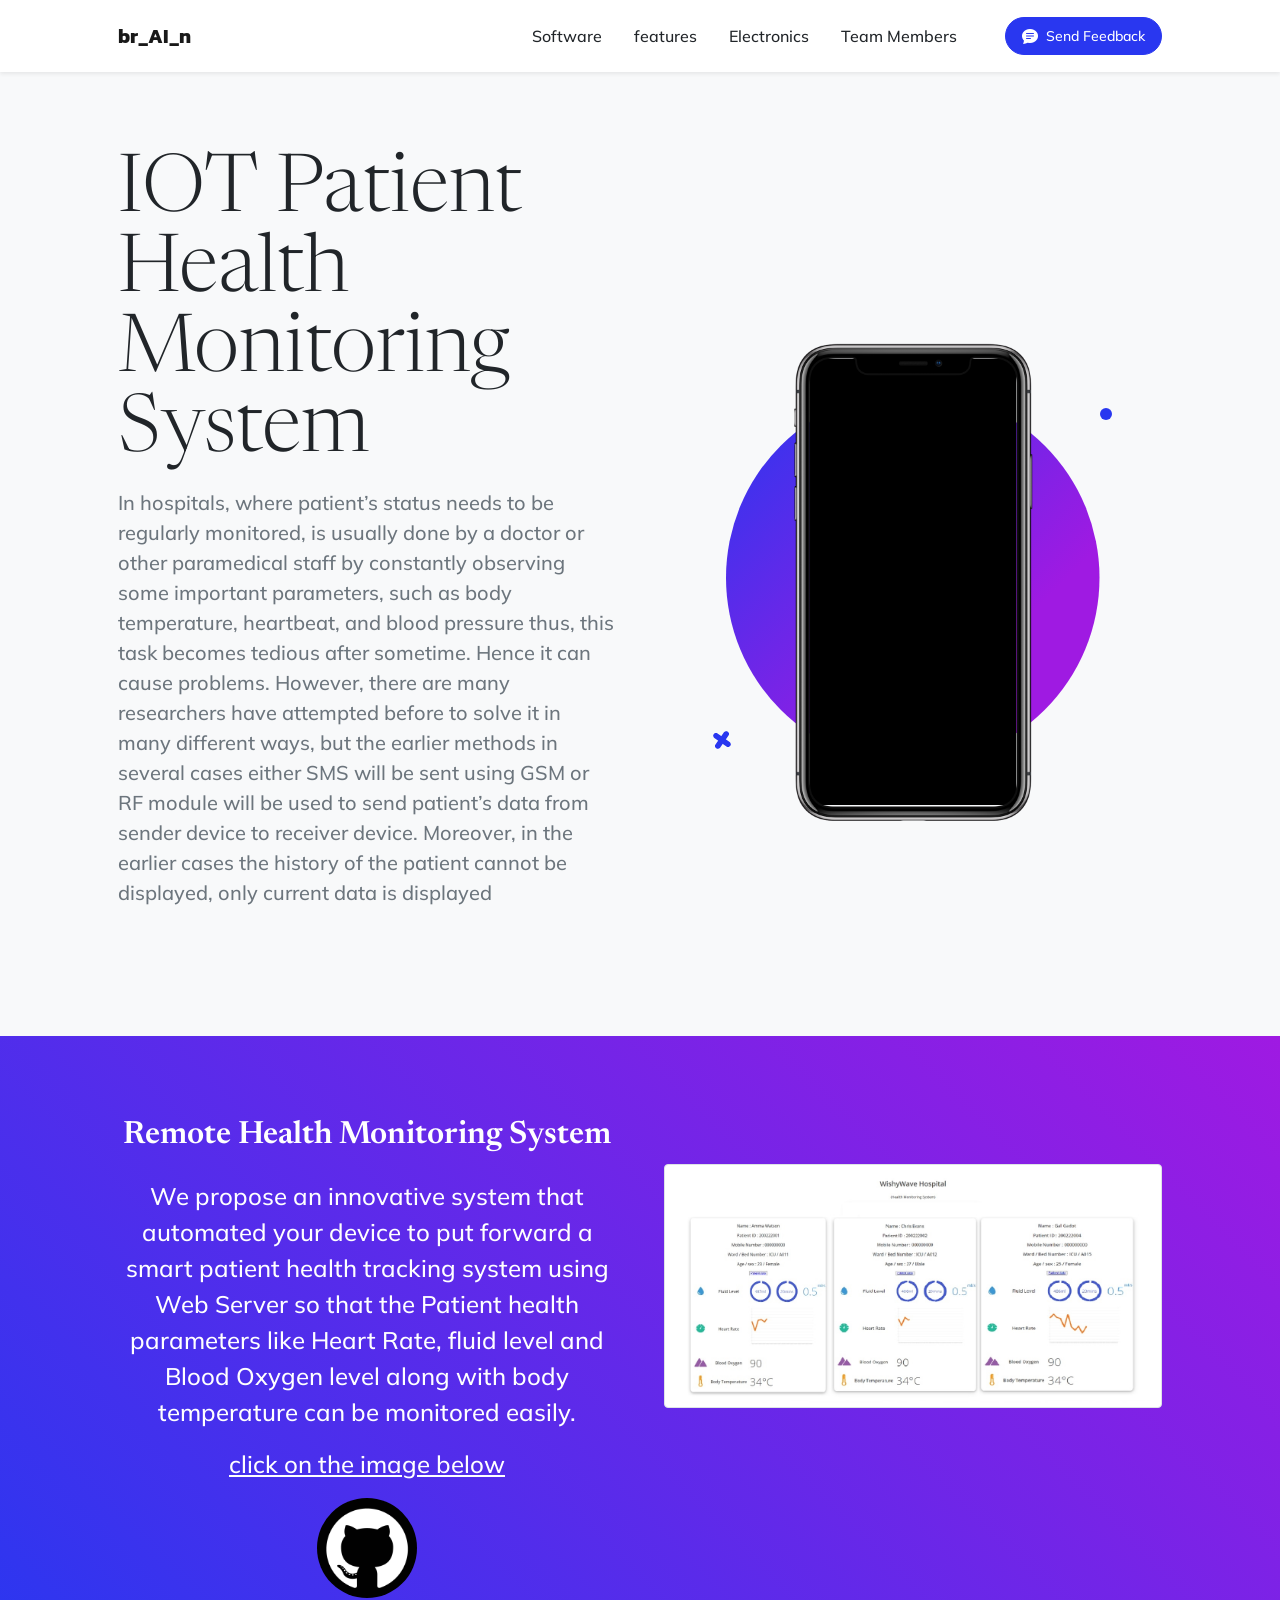
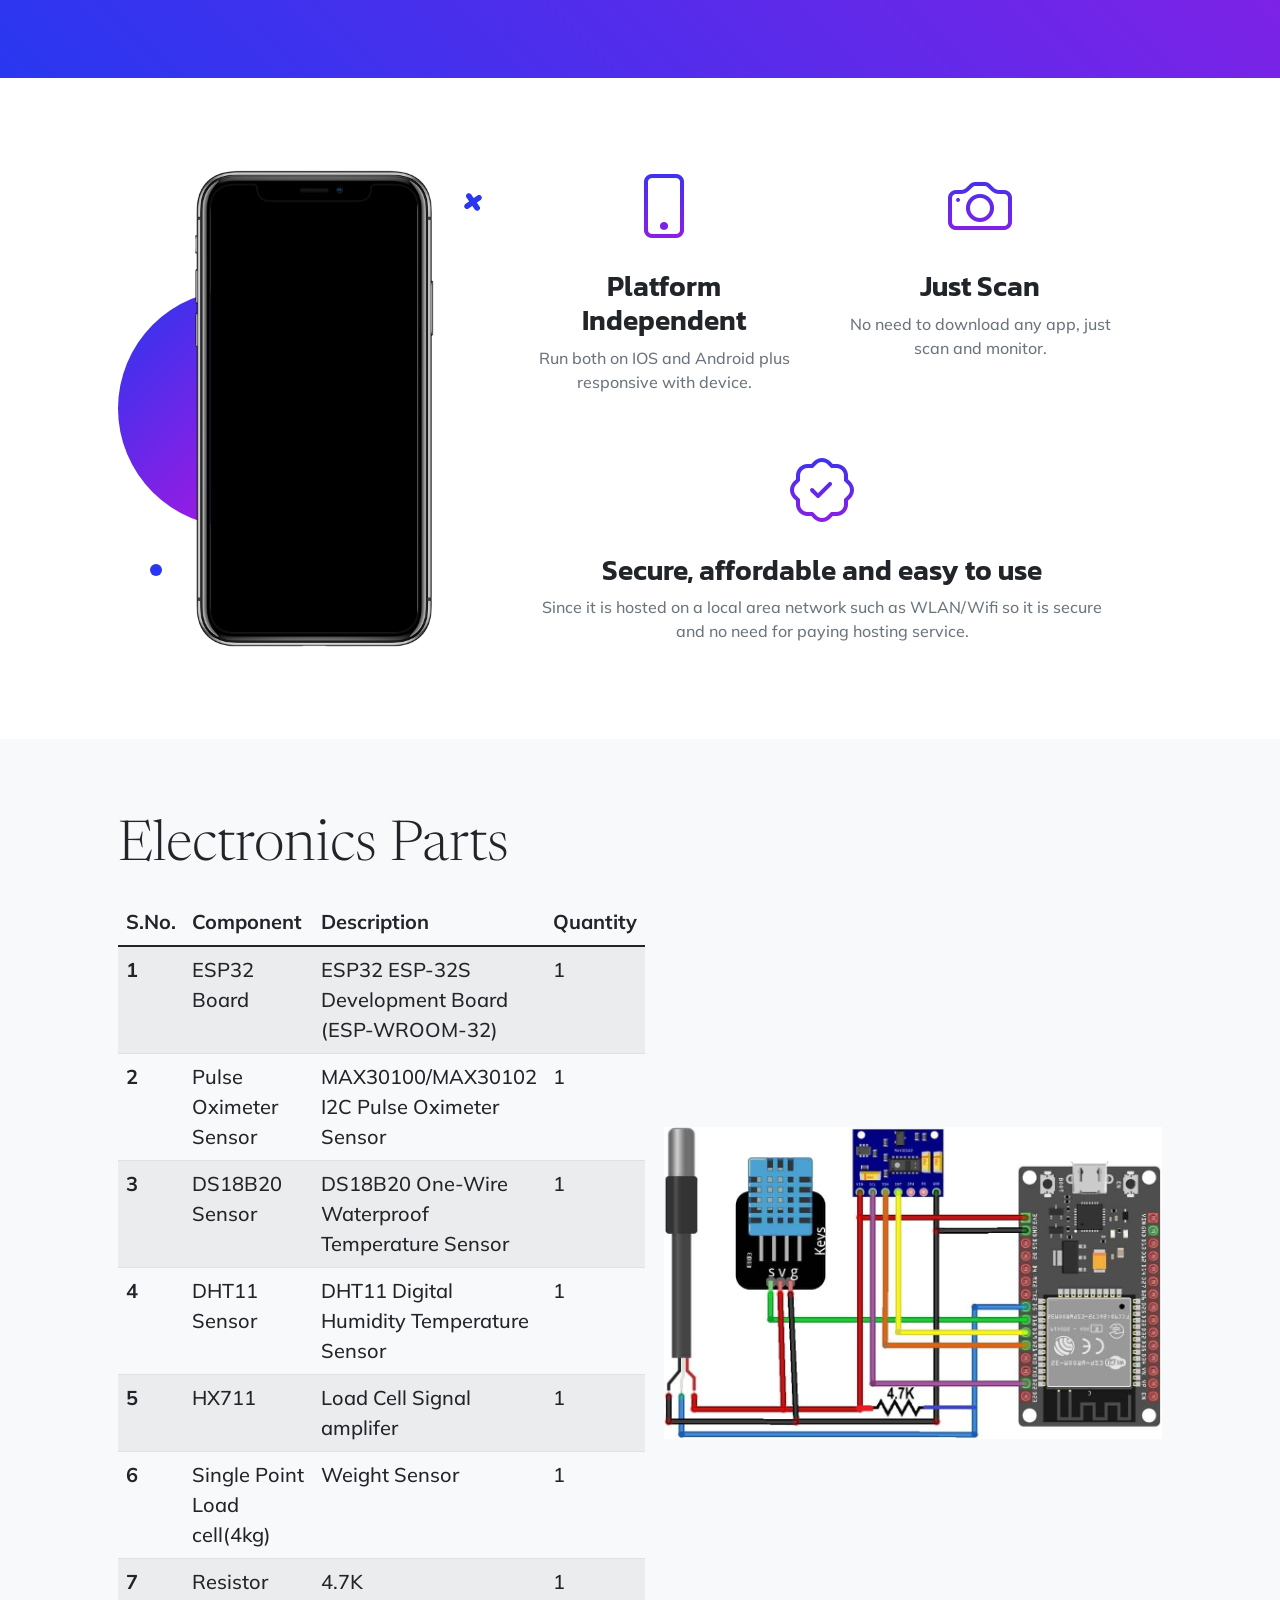
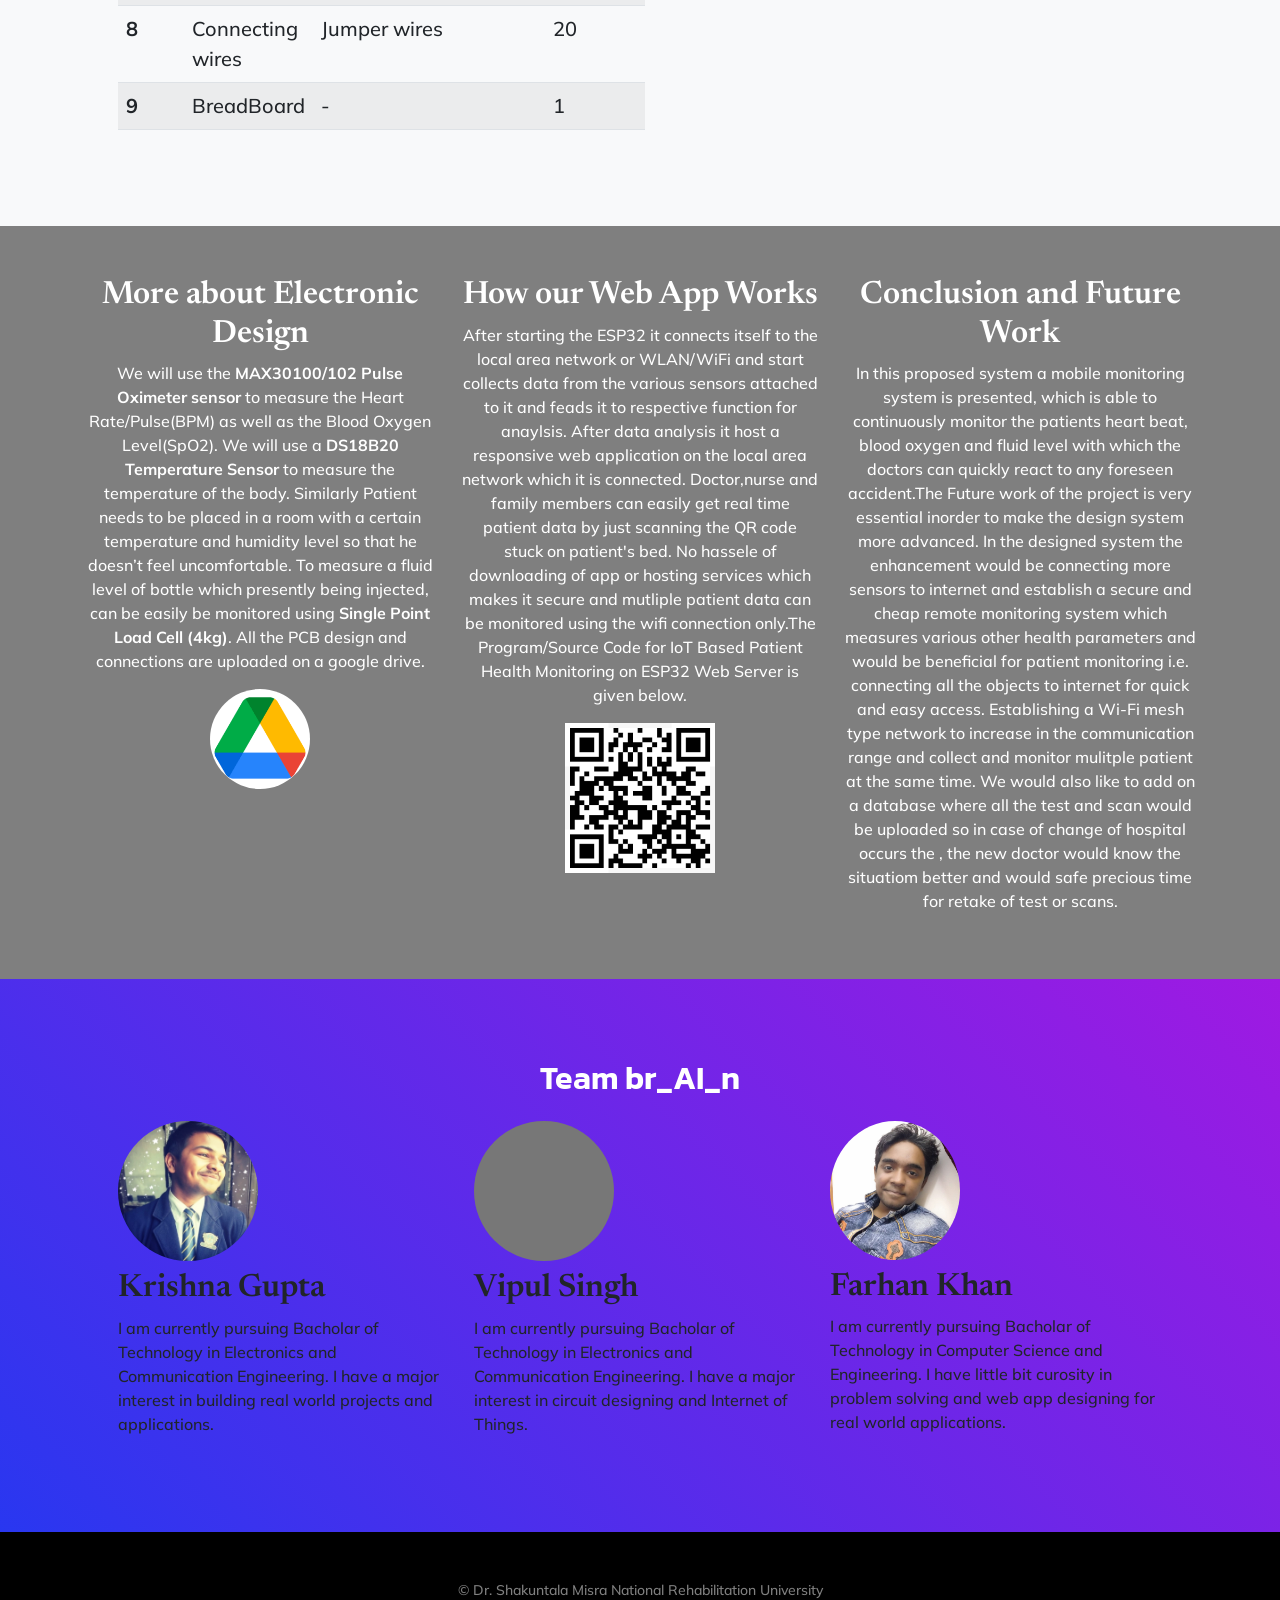
==== index.html @ bd6052ac "updated" ====
<!DOCTYPE html>
<html lang="en">

<head>
    <meta charset="utf-8" />
    <meta name="viewport" content="width=device-width, initial-scale=1, shrink-to-fit=no" />
    <meta name="description" content="" />
    <meta name="author" content="" />
    <title>br_AI_n</title>
    <link rel="icon" type="image/x-icon" href="assets/img/logo.jpg" />
    <!-- Bootstrap icons-->
    <link href="https://cdn.jsdelivr.net/npm/bootstrap-icons@1.5.0/font/bootstrap-icons.css" rel="stylesheet" />
    <!-- Google fonts-->
    <link rel="preconnect" href="https://fonts.gstatic.com" />
    <link href="https://fonts.googleapis.com/css2?family=Newsreader:ital,wght@0,600;1,600&amp;display=swap"
        rel="stylesheet" />
    <link
        href="https://fonts.googleapis.com/css2?family=Mulish:ital,wght@0,300;0,500;0,600;0,700;1,300;1,500;1,600;1,700&amp;display=swap"
        rel="stylesheet" />
    <link href="https://fonts.googleapis.com/css2?family=Kanit:ital,wght@0,400;1,400&amp;display=swap"
        rel="stylesheet" />
    <!-- Core theme CSS (includes Bootstrap)-->
    <link href="css/styles.css" rel="stylesheet" />
    <link rel="stylesheet" href="https://maxcdn.bootstrapcdn.com/font-awesome/4.4.0/css/font-awesome.min.css">
</head>

<body id="page-top">
    <!-- Navigation-->
    <nav class="navbar navbar-expand-lg navbar-light fixed-top shadow-sm" id="mainNav">
        <div class="container px-5">
            <a class="navbar-brand fw-bold" href="#page-top">br_AI_n</a>
            <button class="navbar-toggler" type="button" data-bs-toggle="collapse" data-bs-target="#navbarResponsive"
                aria-controls="navbarResponsive" aria-expanded="false" aria-label="Toggle navigation">
                Menu
                <i class="bi-list"></i>
            </button>
            <div class="collapse navbar-collapse" id="navbarResponsive">
                <ul class="navbar-nav ms-auto me-4 my-3 my-lg-0">
                    <li class="nav-item"><a class="nav-link me-lg-3" href="#software">Software</a></li>
                    <li class="nav-item"><a class="nav-link me-lg-3" href="#features">features</a></li>
                    <li class="nav-item"><a class="nav-link me-lg-3" href="#Electronics">Electronics</a></li>
                    <li class="nav-item"><a class="nav-link me-lg-3" href="#download">Team Members</a></li>
                </ul>
                <button class="btn btn-primary rounded-pill px-3 mb-2 mb-lg-0" data-bs-toggle="modal"
                    data-bs-target="#feedbackModal">
                    <span class="d-flex align-items-center">
                        <i class="bi-chat-text-fill me-2"></i>
                        <span class="small">Send Feedback</span>
                    </span>
                </button>
            </div>
        </div>
    </nav>
    <!-- Mashead header-->
    <header class="masthead">
        <div class="container px-5">
            <div class="row gx-5 align-items-center">
                <div class="col-lg-6">
                    <!-- Mashead text and app badges-->
                    <div class="mb-5 mb-lg-0 text-center text-lg-start">
                        <h1 class="display-1 lh-1 mb-3">IOT Patient Health Monitoring System</h1>
                        <p class="lead fw-normal text-muted mb-5">In hospitals, where patient’s status needs to
                            be regularly monitored, is usually done by a doctor or
                            other paramedical staff by constantly observing some
                            important parameters, such as body temperature,
                            heartbeat, and blood pressure thus, this task becomes
                            tedious after sometime. Hence it can cause problems.
                            However, there are many researchers have attempted
                            before to solve it in many different ways, but the
                            earlier methods in several cases either SMS will be
                            sent using GSM or RF module will be used to send
                            patient’s data from sender device to receiver device.
                            Moreover, in the earlier cases the history of the
                            patient cannot be displayed, only current data is
                            displayed</p>
                        <!-- DELETED PART 1-->
                    </div>
                </div>
                <div class="col-lg-6 mt-5">
                    <!-- Masthead device mockup feature-->
                    <div class="masthead-device-mockup">
                        <svg class="circle" viewBox="0 0 100 100" xmlns="http://www.w3.org/2000/svg">
                            <defs>
                                <linearGradient id="circleGradient" gradientTransform="rotate(45)">
                                    <stop class="gradient-start-color" offset="0%"></stop>
                                    <stop class="gradient-end-color" offset="100%"></stop>
                                </linearGradient>
                            </defs>
                            <circle cx="50" cy="50" r="50"></circle>
                        </svg>
                        <svg class="shape-1 d-none d-sm-block" viewBox="0 0 240.83 240.83"
                            xmlns="http://www.w3.org/2000/svg">
                            <rect x="-32.54" y="78.39" width="305.92" height="84.05" rx="42.03"
                                transform="translate(120.42 -49.88) rotate(45)"></rect>
                            <rect x="-32.54" y="78.39" width="305.92" height="84.05" rx="42.03"
                                transform="translate(-49.88 120.42) rotate(-45)"></rect>
                        </svg><svg class="shape-2 d-none d-sm-block" viewBox="0 0 100 100"
                            xmlns="http://www.w3.org/2000/svg">
                            <circle cx="50" cy="50" r="50"></circle>
                        </svg>
                        <div class="device-wrapper mt-2">
                            <div class="device" data-device="iPhoneX" data-orientation="portrait" data-color="black">
                                <div class="screen bg-black">
                                    <!-- PUT CONTENTS HERE:-->
                                    <!-- * * This can be a video, image, or just about anything else.-->
                                    <!-- * * Set the max width of your media to 100% and the height to-->
                                    <!-- * * 100% like the demo example below.-->
                                    <video muted="muted" autoplay="" loop="" style="max-width: 100%; height: 100%">
                                        <source src="assets/img/demo core.mp4" type="video/mp4" />
                                    </video>
                                </div>
                            </div>
                        </div>
                    </div>
                </div>
            </div>
        </div>
    </header>
    <!-- Quote/testimonial aside-->
    <aside class="text-center bg-gradient-primary-to-secondary" id="software">
        <div class="container px-5">
            <div class="row gx-5 justify-content-center">
                <div class="col-sm
                -6">
                    <div class="h2 fs-2 text-white mb-4">Remote Health Monitoring System</div>
                    <p class="fs-4 text-white"> We propose an innovative system that automated your device to put
                        forward a smart patient health tracking system using Web Server so that the Patient health
                        parameters like Heart Rate, fluid level and Blood Oxygen level along with body temperature can
                        be monitored easily.
                    </p>
                    <p class="fs-4 text-white"><u>click on the image below</u></p>
                    <a href="https://babayaga1221.github.io/Health-system/Iot.html"><img src="assets/github.png"
                            alt="..." class="img-fluid rounded-circle" style="height: 100px;" /></a>
<!--                     <i class="fa fa-github"></i> -->
                </div>
                <div class="col-lg-6 ">
                    <img src="assets/img/multiscreen.jpg" class="img-fluid img-thumbnail mt-5" alt="">
                </div>
            </div>
        </div>
    </aside>
    <!-- App features section-->
    <section id="features">
        <div class="container px-5">
            <div class="row gx-5 align-items-center">
                <div class="col-lg-8 order-lg-1 mb-5 mb-lg-0">
                    <div class="container-fluid px-5">
                        <div class="row gx-5">
                            <div class="col-md-6 mb-5">
                                <!-- Feature item-->
                                <div class="text-center">
                                    <i class="bi-phone icon-feature text-gradient d-block mb-3"></i>
                                    <h3 class="font-alt">Platform Independent</h3>
                                    <p class="text-muted mb-0">Run both on IOS and Android plus responsive with device.
                                    </p>
                                </div>
                            </div>
                            <div class="col-md-6 mb-5">
                                <!-- Feature item-->
                                <div class="text-center">
                                    <i class="bi-camera icon-feature text-gradient d-block mb-3"></i>
                                    <h3 class="font-alt">Just Scan</h3>
                                    <p class="text-muted mb-0">No need to download any app, just scan and monitor.</p>
                                </div>
                            </div>
                        </div>
                        <div class="row">
                            <div>
                                <!-- Feature item-->
                                <div class="text-center">
                                    <i class="bi-patch-check icon-feature text-gradient d-block mb-3"></i>
                                    <h3 class="font-alt">Secure, affordable and easy to use</h3>
                                    <p class="text-muted mb-0">Since it is hosted on a local area network such as
                                        WLAN/Wifi so it is secure and no need for paying hosting service.
                                    <p>
                                </div>
                            </div>
                        </div>
                    </div>
                </div>
                <div class="col-lg-4 order-lg-0">
                    <!-- Features section device mockup-->
                    <div class="features-device-mockup">
                        <svg class="circle" viewBox="0 0 100 100" xmlns="http://www.w3.org/2000/svg">
                            <defs>
                                <linearGradient id="circleGradient" gradientTransform="rotate(45)">
                                    <stop class="gradient-start-color" offset="0%"></stop>
                                    <stop class="gradient-end-color" offset="100%"></stop>
                                </linearGradient>
                            </defs>
                            <circle cx="50" cy="50" r="50"></circle>
                        </svg><svg class="shape-1 d-none d-sm-block" viewBox="0 0 240.83 240.83"
                            xmlns="http://www.w3.org/2000/svg">
                            <rect x="-32.54" y="78.39" width="305.92" height="84.05" rx="42.03"
                                transform="translate(120.42 -49.88) rotate(45)"></rect>
                            <rect x="-32.54" y="78.39" width="305.92" height="84.05" rx="42.03"
                                transform="translate(-49.88 120.42) rotate(-45)"></rect>
                        </svg><svg class="shape-2 d-none d-sm-block" viewBox="0 0 100 100"
                            xmlns="http://www.w3.org/2000/svg">
                            <circle cx="50" cy="50" r="50"></circle>
                        </svg>
                        <div class="device-wrapper">
                            <div class="device" data-device="iPhoneX" data-orientation="portrait" data-color="black">
                                <div class="screen bg-black">
                                    <!-- PUT CONTENTS HERE:-->
                                    <!-- * * This can be a video, image, or just about anything else.-->
                                    <!-- * * Set the max width of your media to 100% and the height to-->
                                    <!-- * * 100% like the demo example below.-->
                                    <video muted="muted" autoplay="" loop="" style="max-width: 100%; height: 100%">
                                        <source src="assets/img/demo core.mp4" type="video/mp4" />
                                    </video>
                                </div>
                            </div>
                        </div>
                    </div>
                </div>
            </div>
        </div>
    </section>
    <!-- Basic features section-->
    <section class="bg-light" id="Electronics">
        <div class="container px-5">
            <div class="row gx-5 align-items-center justify-content-center justify-content-lg-between">
                <div class="col-12 col-lg-5">
                    <h2 class="display-4 lh-1 mb-4">Electronics Parts</h2>
                    <div class="lead fw-normal text-muted mb-5 mb-lg-0">
                        <table class="table table-striped">
                            <thead>
                                <tr>
                                    <th scope="col">S.No.</th>
                                    <th scope="col">Component</th>
                                    <th scope="col">Description</th>
                                    <th scope="col">Quantity</th>
                                </tr>
                            </thead>
                            <tbody>
                                <tr>
                                    <th scope="row">1</th>
                                    <td>ESP32 Board</td>
                                    <td>ESP32 ESP-32S Development Board (ESP-WROOM-32)</td>
                                    <td>1</td>
                                </tr>
                                <tr>
                                    <th scope="row">2</th>
                                    <td>Pulse Oximeter Sensor</td>
                                    <td>MAX30100/MAX30102 I2C Pulse Oximeter Sensor</td>
                                    <td>1</td>
                                </tr>
                                <tr>
                                    <th scope="row">3</th>
                                    <td>DS18B20 Sensor</td>
                                    <td>DS18B20 One-Wire Waterproof Temperature Sensor</td>
                                    <td>1</td>
                                </tr>
                                <tr>
                                    <th scope="row">4</th>
                                    <td>DHT11 Sensor</td>
                                    <td>DHT11 Digital Humidity Temperature Sensor</td>
                                    <td>1</td>
                                </tr>
                                <tr>
                                    <th scope="row">5</th>
                                    <td>HX711</td>
                                    <td>Load Cell Signal amplifer</td>
                                    <td>1</td>
                                </tr>
                                <tr>
                                    <th scope="row">6</th>
                                    <td>Single Point Load cell(4kg)</td>
                                    <td>Weight Sensor</td>
                                    <td>1</td>
                                </tr>
                                <tr>
                                    <th scope="row">7</th>
                                    <td>Resistor</td>
                                    <td>4.7K</td>
                                    <td>1</td>
                                </tr>
                                <tr>
                                    <th scope="row">8</th>
                                    <td>Connecting wires</td>
                                    <td>Jumper wires</td>
                                    <td>20</td>
                                </tr>
                                <tr>
                                    <th scope="row">9</th>
                                    <td>BreadBoard</td>
                                    <td>-</td>
                                    <td>1</td>
                                </tr>
                            </tbody>
                        </table>
                    </div>
                </div>
                <div class="col-sm-8 col-md-6">
                    <div class="px-5 px-sm-0"><img class="img-fluid " src="assets/img/electronic example.jpg"
                            alt="..." /></div>
                </div>
            </div>
        </div>
    </section>
    <!-- Call to action section-->
    <section class="cta" style="padding: 50px;">
        <div class="cta-content" >
            <div class="container" >
                <div class="row">
                    <div class="col-lg-4 text-white">
                        <h2 class="text-center">More about Electronic Design</h2>
                        <p class="text-center"> We will use the <b>MAX30100/102 Pulse Oximeter sensor</b> to measure the
                            Heart Rate/Pulse(BPM) as
                            well as the Blood Oxygen Level(SpO2). We will use a <b>DS18B20 Temperature Sensor</b> to
                            measure
                            the temperature of the body. Similarly Patient needs to be placed in a room with a certain
                            temperature and humidity level so that he doesn’t feel uncomfortable. To measure a fluid
                            level of bottle which presently being injected, can be easily be monitored using <b>Single
                                Point Load Cell (4kg)</b>. All the PCB design and connections are uploaded on a google
                            drive.</p>
                        <!-- <a class="btn btn-outline-light py-3 px-4 rounded-pill" href="#" target="_blank">Drive Link</a> -->
                        <a href="https://babayaga1221.github.io/Health-system/Iot.html"><img src="assets/img/drive.png"
                            alt="..." class="img-fluid rounded-circle mx-auto d-block" style="height: 100px;" /></a>
                    </div>
                    <div class="col-lg-4 text-white">
                        <h2 class="text-center">How our Web App Works</h2>
                        <p class="text-center mx-auto d-block">After starting the ESP32 it connects itself to the local area network or WLAN/WiFi and start
                            collects data from the various sensors attached to it and feads it to respective function
                            for anaylsis. After data analysis it host a responsive web application on the local area
                            network which it is connected. Doctor,nurse and family members can easily get real time
                            patient data by just scanning the QR code stuck on patient's bed. No hassele of downloading
                            of app or hosting services which makes it secure and mutliple patient data can be monitored
                            using the wifi connection only.The Program/Source Code for IoT Based Patient Health
                            Monitoring on ESP32 Web Server is given below.
                        <p>
                        <img src="assets/img/QR code.jpg"  style="height: 150px;" class="img-fluid mx-auto d-block" alt="QR code">
                    </div>
                    <div class="col-lg-4 text-white">
                        <h2 class="text-center">Conclusion and Future Work</h2>
                        <p class="text-center"> In this proposed system a mobile monitoring system is presented, which is able to continuously monitor the patients heart
                            beat, blood oxygen and fluid level with which the doctors can quickly react to any foreseen accident.The Future work of the project is very
                            essential inorder to make the design system more
                            advanced. In the designed system the enhancement
                            would be connecting more sensors to internet and establish a secure and cheap remote monitoring system which
                            measures various other health parameters and would
                            be beneficial for patient monitoring i.e. connecting all
                            the objects to internet for quick and easy access.
                            Establishing a Wi-Fi mesh type network to increase
                            in the communication range and collect and monitor mulitple patient at the same time. We would also like to add on a database where all the test and scan would be uploaded so in case of change of hospital occurs the 
                            , the new doctor would know the situatiom better and would safe precious time for retake of test or scans. <p>
                    </div>
                </div>
                <!-- <a class="btn btn-outline-light py-3 px-4 rounded-pill" href="#" target="_blank">Github Link</a> -->
                <!-- <a class="btn btn-outline-light py-3 px-4 rounded-pill" href="#" target="_blank">Drive Link</a> -->

            </div>
        </div>
    </section>
    <!-- App badge section-->
    <section class="bg-gradient-primary-to-secondary" id="download">
        <div class="container px-5">
            <h2 class="text-center text-white font-alt mb-4">Team br_AI_n</h2>
            <div class="d-flex flex-column flex-lg-row align-items-center justify-content-center">
                <!-- <div class="row" >
                <div class="col-lg-4 pe-5 ps-5" style="box-shadow: 0 4px 8px 0 rgba(0, 0, 0, 0.2), 0 6px 20px 0 rgba(0, 0, 0, 0.19);
                border: transparent; border-radius:2%; margin:auto;">
                    <h2 class="pt-3">Developer</h2>
                    <img class="rounded-circle" src="[data-uri]" alt="Generic placeholder image" width="140" height="140">
                    <h2 class="ps-2">Heading</h2>
                  </div>
                  <div class="col-lg-4 pe-5 ps-5" style="box-shadow: 0 4px 8px 0 rgba(0, 0, 0, 0.2), 0 6px 20px 0 rgba(0, 0, 0, 0.19);
                  border: transparent; border-radius:2%; padding-left:2px;">
                    <h2 class="ps-2">Leader</h2>
                    <img class="rounded-circle" src="[data-uri]" alt="Generic placeholder image" width="140" height="140">
                    <h2 class="ps-2">Heading</h2>
                  </div>
                  <div class="col-lg-4 ps-5 pe-5" style="box-shadow: 0 4px 8px 0 rgba(0, 0, 0, 0.2), 0 6px 20px 0 rgba(0, 0, 0, 0.19);
                  border: transparent;border-radius:2%;">
                    <h2 class="ps-2">Designer</h2>
                    <img class="rounded-circle" src="[data-uri]" alt="Generic placeholder image" width="140" height="140">
                    <h2 class="ps-2">Heading</h2>
                  </div>

                </div> -->
                <div class="row">
                    <div class="col-lg-4">
                        <img class="rounded-pill" src="assets/img/krishna.jpg" alt="Generic placeholder image"
                            width="140" height="140">
                        <h2 class="pt-2">Krishna Gupta</h2>
                        <p>I am currently pursuing Bacholar of Technology in Electronics and Communication Engineering.
                            I have a major interest in building real world projects and applications.</p>
                    </div><!-- /.col-lg-4 -->
                    <div class="col-lg-4">
                        <img class="rounded-circle"
                            src="[data-uri]"
                            alt="Generic placeholder image" width="140" height="140">
                        <h2 class="pt-2">Vipul Singh</h2>
                        <p>I am currently pursuing Bacholar of Technology in Electronics and Communication Engineering.
                            I have a major interest in circuit designing and Internet of Things.</p>
                    </div><!-- /.col-lg-4 -->
                    <div class="col-lg-4">
                        <img class="img-fluid rounded-circle" src="assets/img/farhan.jpg"
                            alt="Generic placeholder image" width="130" height="130">
                        <h2 class="pt-2">Farhan Khan</h2>
                        <p>I am currently pursuing Bacholar of Technology in Computer Science and Engineering. I have
                            little bit curosity in problem solving and web app designing for real world applications.
                        </p>
                    </div><!-- /.col-lg-4 -->
                </div>
            </div>

            <!-- <a class="me-lg-3 mb-4 mb-lg-0" href="#!"><img class="app-badge" src="assets/img/google-play-badge.svg"
                        alt="..." /></a>
                <a href="#!"><img class="app-badge" src="assets/img/app-store-badge.svg" alt="..." /></a> -->
        </div>
        </div>
    </section>
    <!-- Footer-->
    <footer class="bg-black text-center py-5">
        <div class="container px-5">
            <div class="text-white-50 small">
                <div class="mb-2">&copy; Dr. Shakuntala Misra National Rehabilitation University</div>
                <!-- <a href="#!">Privacy</a>
                <span class="mx-1">&middot;</span>
                <a href="#!">Terms</a>
                <span class="mx-1">&middot;</span>
                <a href="#!">FAQ</a> -->
            </div>
        </div>
    </footer>
    <!-- Feedback Modal-->
    <div class="modal fade" id="feedbackModal" tabindex="-1" aria-labelledby="feedbackModalLabel" aria-hidden="true">
        <div class="modal-dialog modal-dialog-centered">
            <div class="modal-content">
                <div class="modal-header bg-gradient-primary-to-secondary p-4">
                    <h5 class="modal-title font-alt text-white" id="feedbackModalLabel">Send feedback</h5>
                    <button class="btn-close btn-close-white" type="button" data-bs-dismiss="modal"
                        aria-label="Close"></button>
                </div>
                <div class="modal-body border-0 p-4">
                    <!-- * * * * * * * * * * * * * * *-->
                    <!-- * * SB Forms Contact Form * *-->
                    <!-- * * * * * * * * * * * * * * *-->
                    <!-- This form is pre-integrated with SB Forms.-->
                    <!-- To make this form functional, sign up at-->
                    <!-- https://startbootstrap.com/solution/contact-forms-->
                    <!-- to get an API token!-->
                    <form id="contactForm" data-sb-form-api-token="API_TOKEN">
                        <!-- Name input-->
                        <div class="form-floating mb-3">
                            <input class="form-control" id="name" type="text" placeholder="Enter your name..."
                                data-sb-validations="required" />
                            <label for="name">Full name</label>
                            <div class="invalid-feedback" data-sb-feedback="name:required">A name is required.</div>
                        </div>
                        <!-- Email address input-->
                        <div class="form-floating mb-3">
                            <input class="form-control" id="email" type="email" placeholder="name@example.com"
                                data-sb-validations="required,email" />
                            <label for="email">Email address</label>
                            <div class="invalid-feedback" data-sb-feedback="email:required">An email is required.</div>
                            <div class="invalid-feedback" data-sb-feedback="email:email">Email is not valid.</div>
                        </div>
                        <!-- Phone number input-->
                        <div class="form-floating mb-3">
                            <input class="form-control" id="phone" type="tel" placeholder="(123) 456-7890"
                                data-sb-validations="required" />
                            <label for="phone">Phone number</label>
                            <div class="invalid-feedback" data-sb-feedback="phone:required">A phone number is required.
                            </div>
                        </div>
                        <!-- Message input-->
                        <div class="form-floating mb-3">
                            <textarea class="form-control" id="message" type="text"
                                placeholder="Enter your message here..." style="height: 10rem"
                                data-sb-validations="required"></textarea>
                            <label for="message">Message</label>
                            <div class="invalid-feedback" data-sb-feedback="message:required">A message is required.
                            </div>
                        </div>
                        <!-- Submit success message-->
                        <!---->
                        <!-- This is what your users will see when the form-->
                        <!-- has successfully submitted-->
                        <div class="d-none" id="submitSuccessMessage">
                            <div class="text-center mb-3">
                                <div class="fw-bolder">Form submission successful!</div>
                                To activate this form, sign up at
                                <br />
                                <a
                                    href="https://startbootstrap.com/solution/contact-forms">https://startbootstrap.com/solution/contact-forms</a>
                            </div>
                        </div>
                        <!-- Submit error message-->
                        <!---->
                        <!-- This is what your users will see when there is-->
                        <!-- an error submitting the form-->
                        <div class="d-none" id="submitErrorMessage">
                            <div class="text-center text-danger mb-3">Error sending message!</div>
                        </div>
                        <!-- Submit Button-->
                        <div class="d-grid"><button class="btn btn-primary rounded-pill btn-lg disabled"
                                id="submitButton" type="submit">Submit</button></div>
                    </form>
                </div>
            </div>
        </div>
    </div>
    <!-- Bootstrap core JS-->
    <script src="https://cdn.jsdelivr.net/npm/bootstrap@5.1.3/dist/js/bootstrap.bundle.min.js"></script>
    <!-- Core theme JS-->
    <script src="js/scripts.js"></script>
    <!-- * * * * * * * * * * * * * * * * * * * * * * * * * * * * * * * * * * * * * * * *-->
    <!-- * *                               SB Forms JS                               * *-->
    <!-- * * Activate your form at https://startbootstrap.com/solution/contact-forms * *-->
    <!-- * * * * * * * * * * * * * * * * * * * * * * * * * * * * * * * * * * * * * * * *-->
    <script src="https://cdn.startbootstrap.com/sb-forms-latest.js"></script>
</body>

</html>
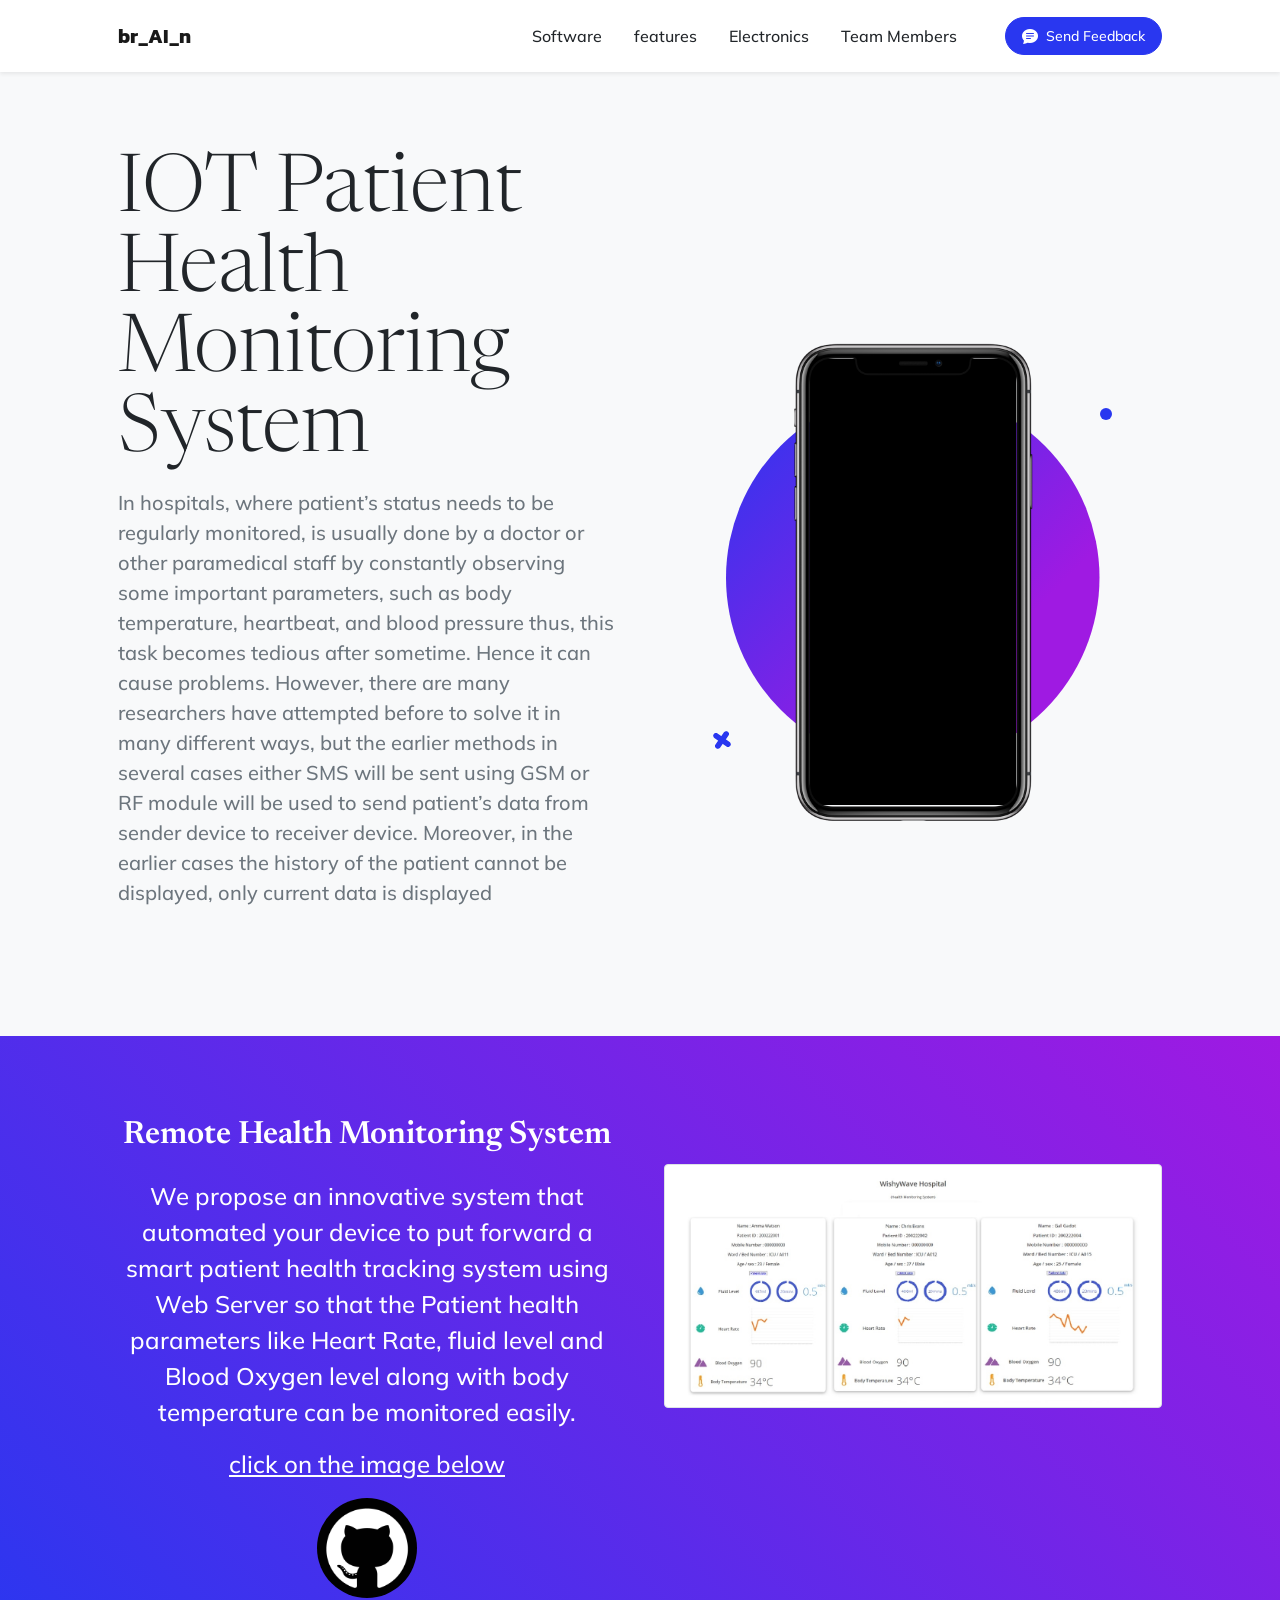
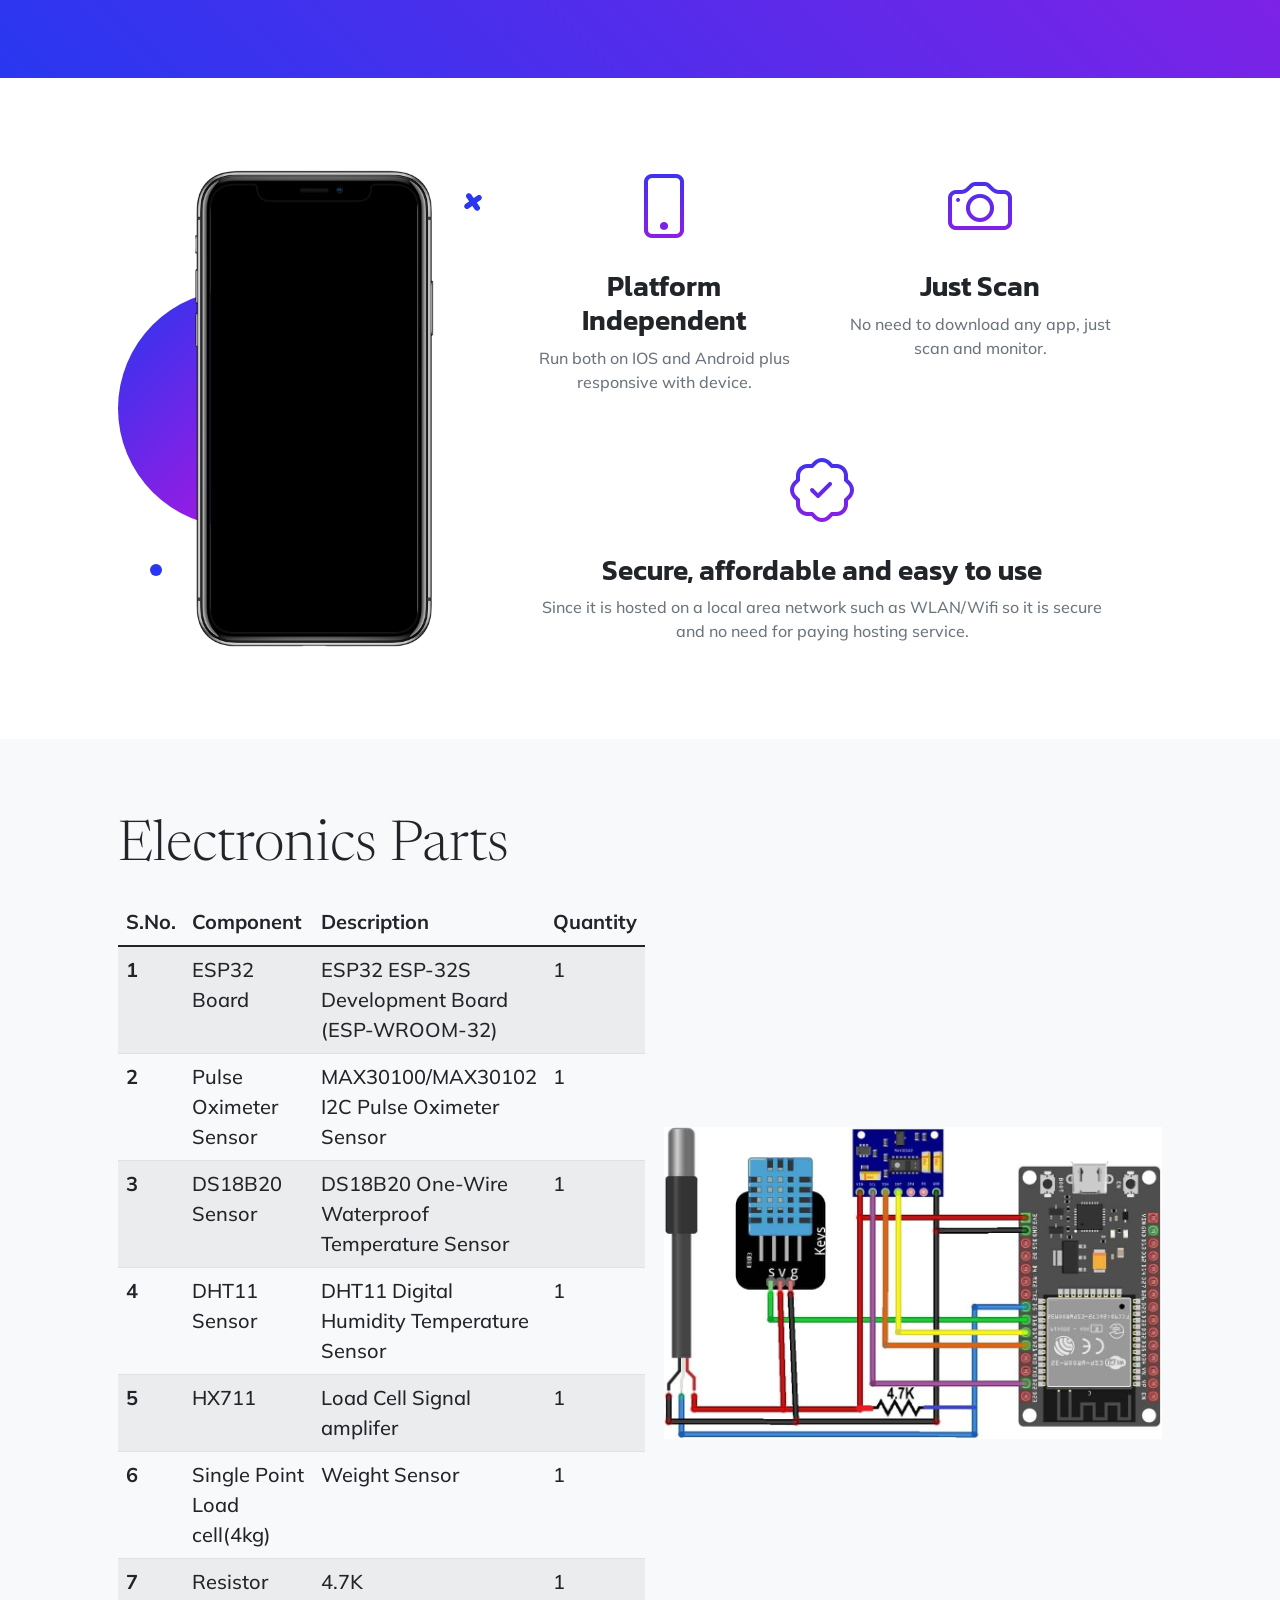
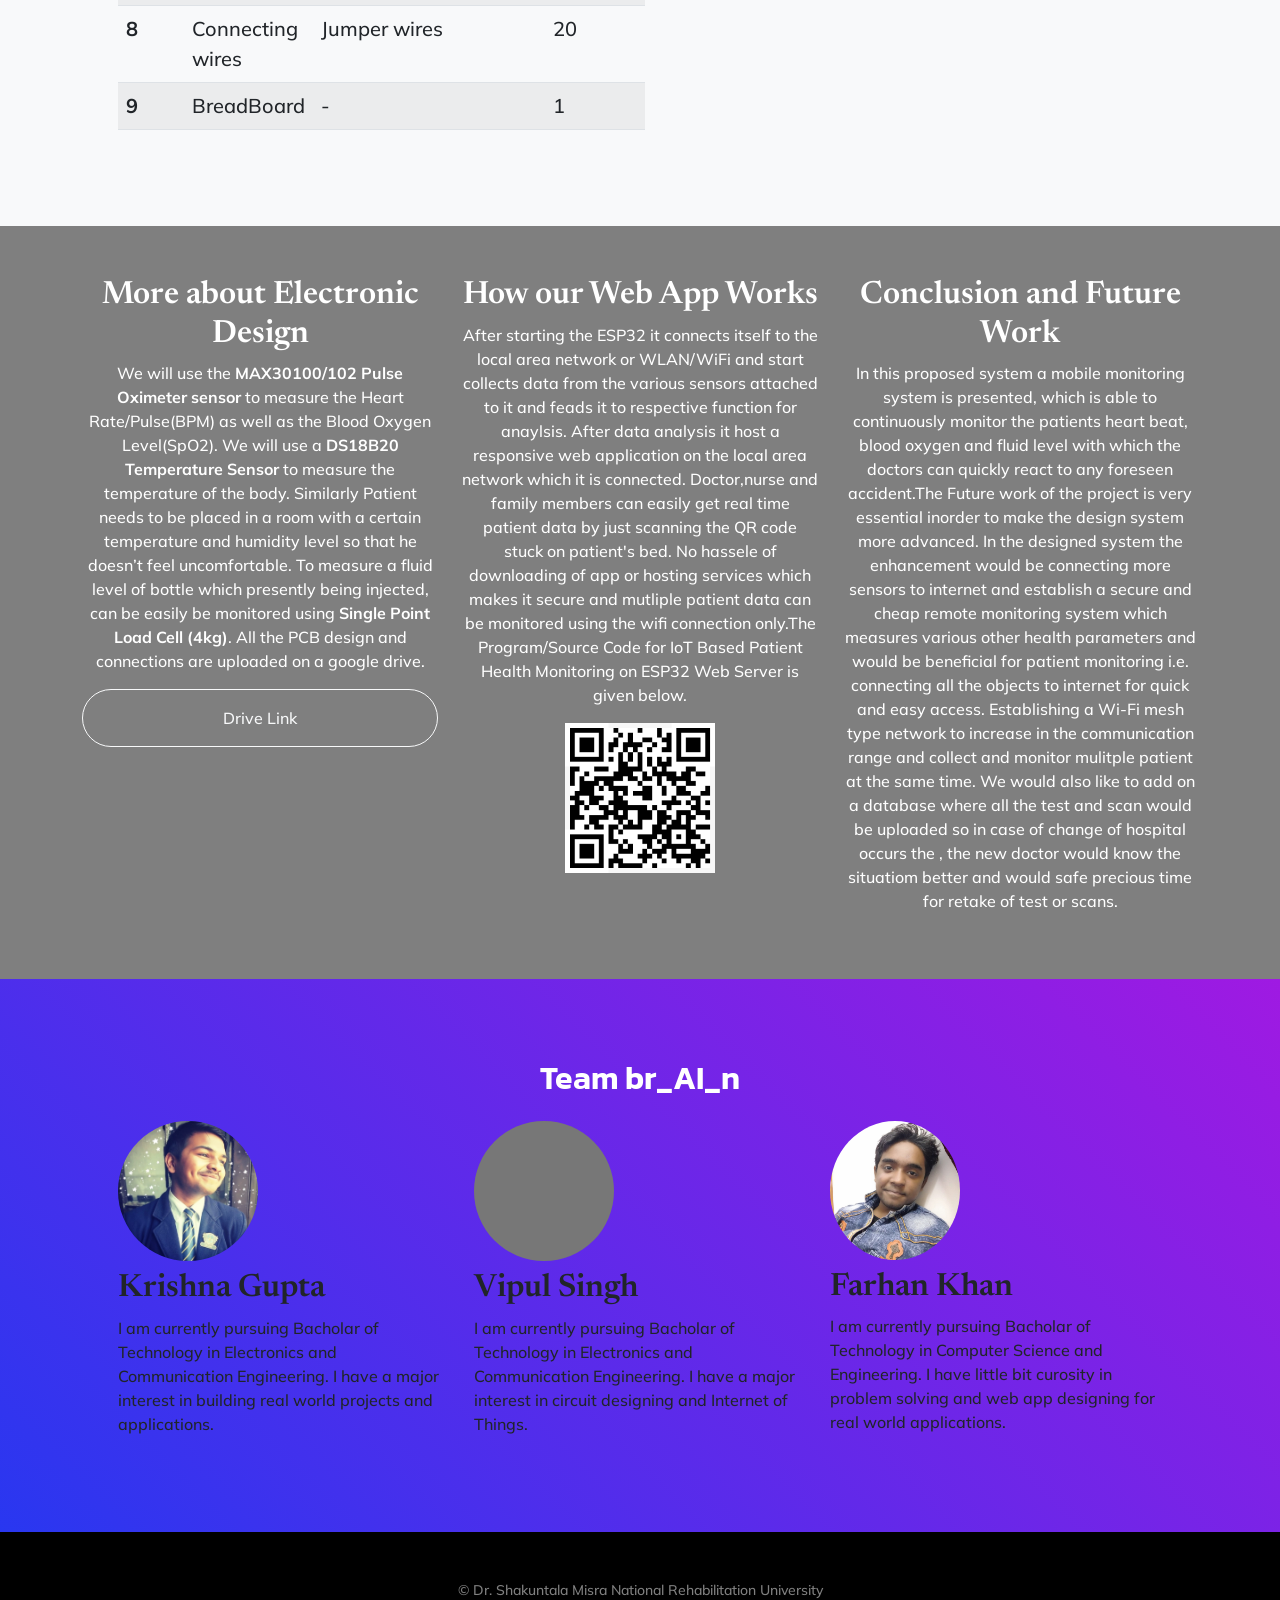
==== commit 73e534da: "updated" ====
--- a/index.html
+++ b/index.html
@@ -315,9 +315,9 @@
                             level of bottle which presently being injected, can be easily be monitored using <b>Single
                                 Point Load Cell (4kg)</b>. All the PCB design and connections are uploaded on a google
                             drive.</p>
-                        <!-- <a class="btn btn-outline-light py-3 px-4 rounded-pill" href="#" target="_blank">Drive Link</a> -->
-                        <a href="https://babayaga1221.github.io/Health-system/Iot.html"><img src="assets/img/drive.png"
-                            alt="..." class="img-fluid rounded-circle mx-auto d-block" style="height: 100px;" /></a>
+                        <a class="btn btn-outline-light py-3 px-4 rounded-pill mx-auto d-block" href="#" target="_blank">Drive Link</a>
+<!--                         <a href="https://babayaga1221.github.io/Health-system/Iot.html"><img src="assets/img/drive.png" -->
+<!--                             alt="..." class="img-fluid rounded-circle mx-auto d-block" style="height: 100px;" /></a> -->
                     </div>
                     <div class="col-lg-4 text-white">
                         <h2 class="text-center">How our Web App Works</h2>
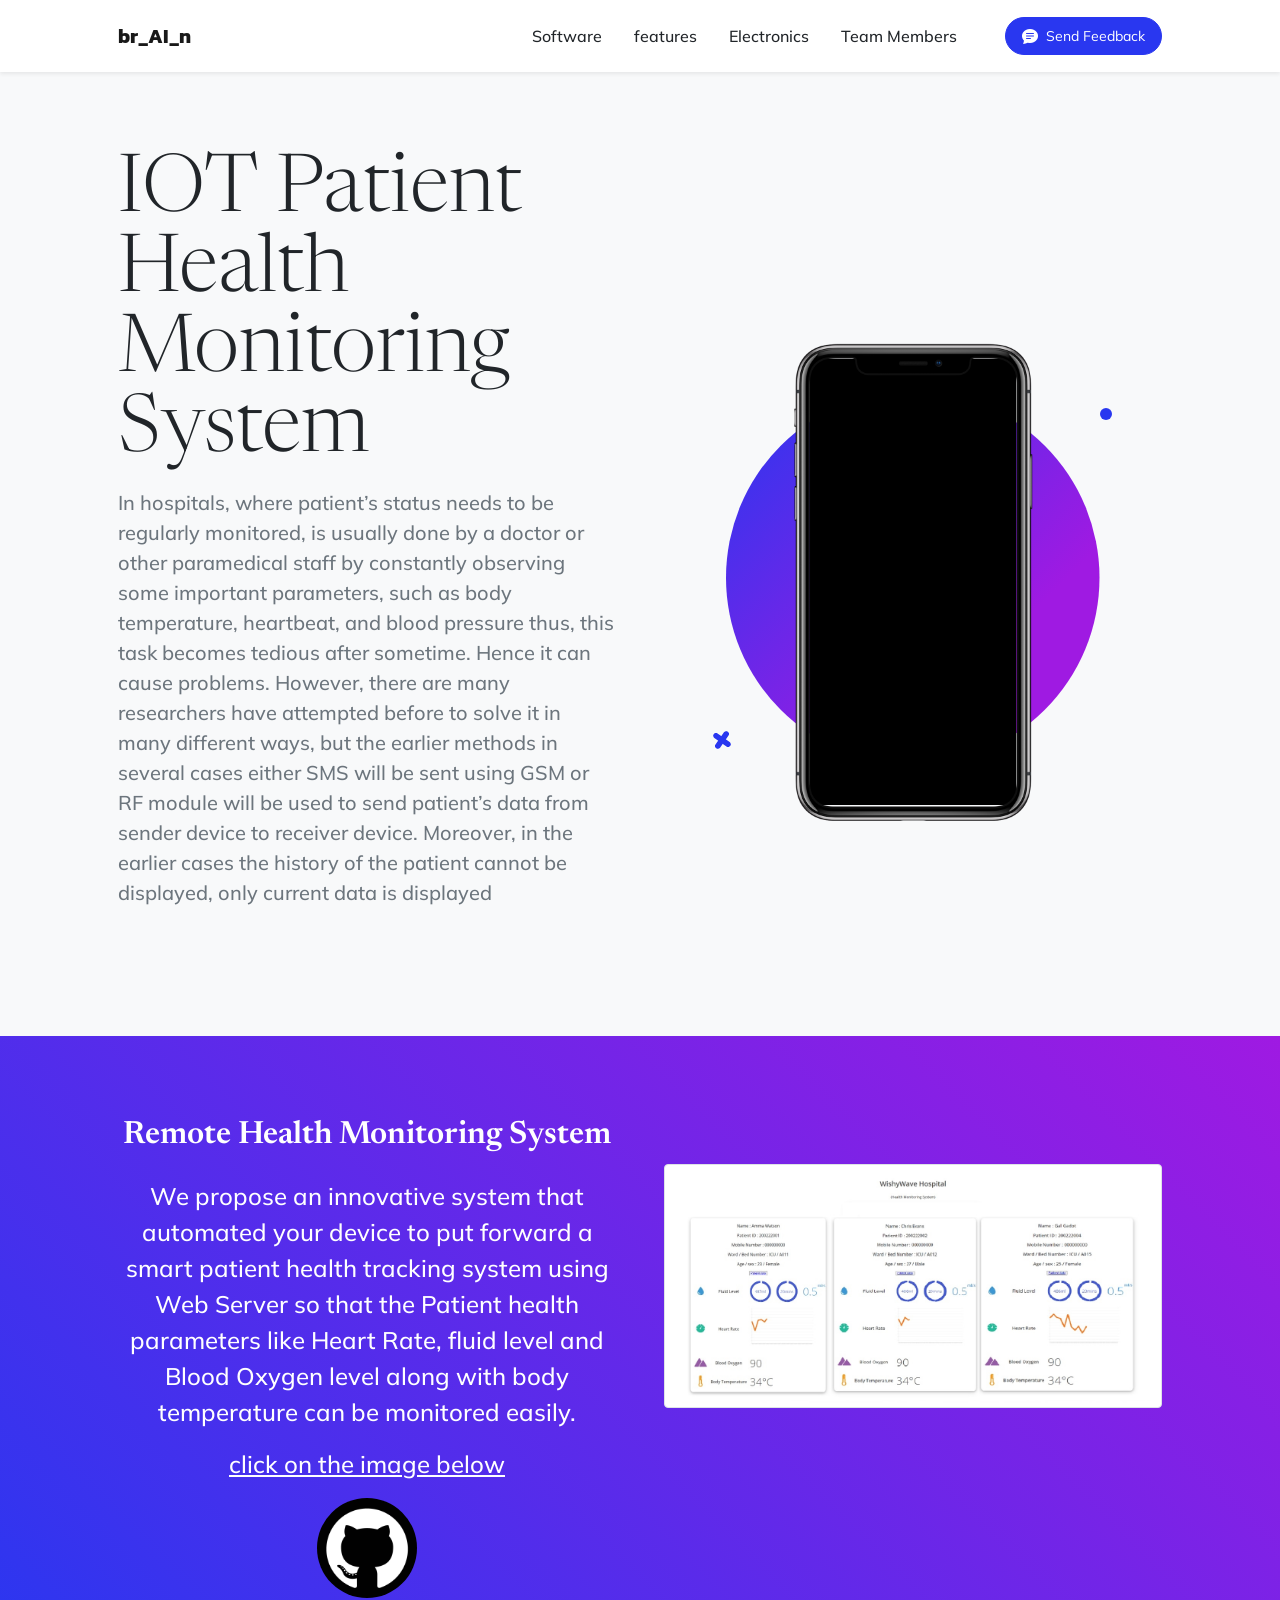
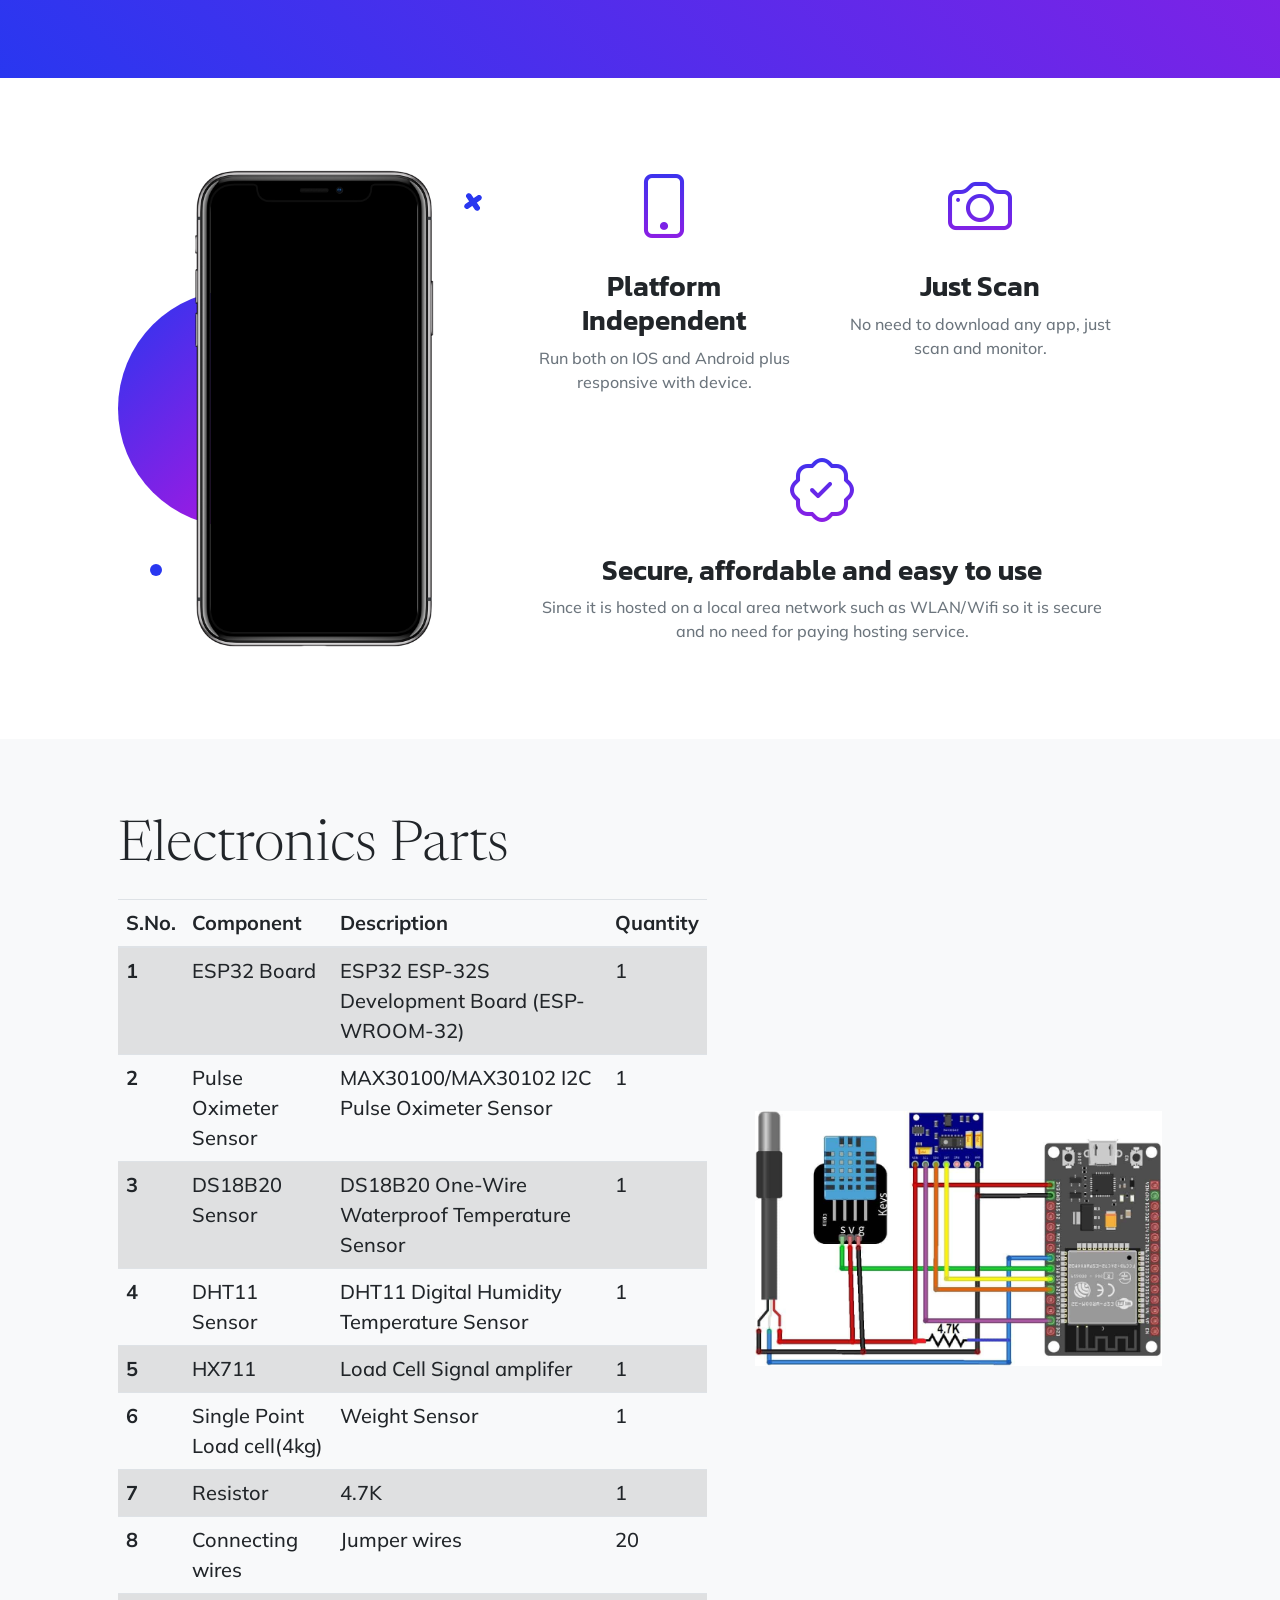
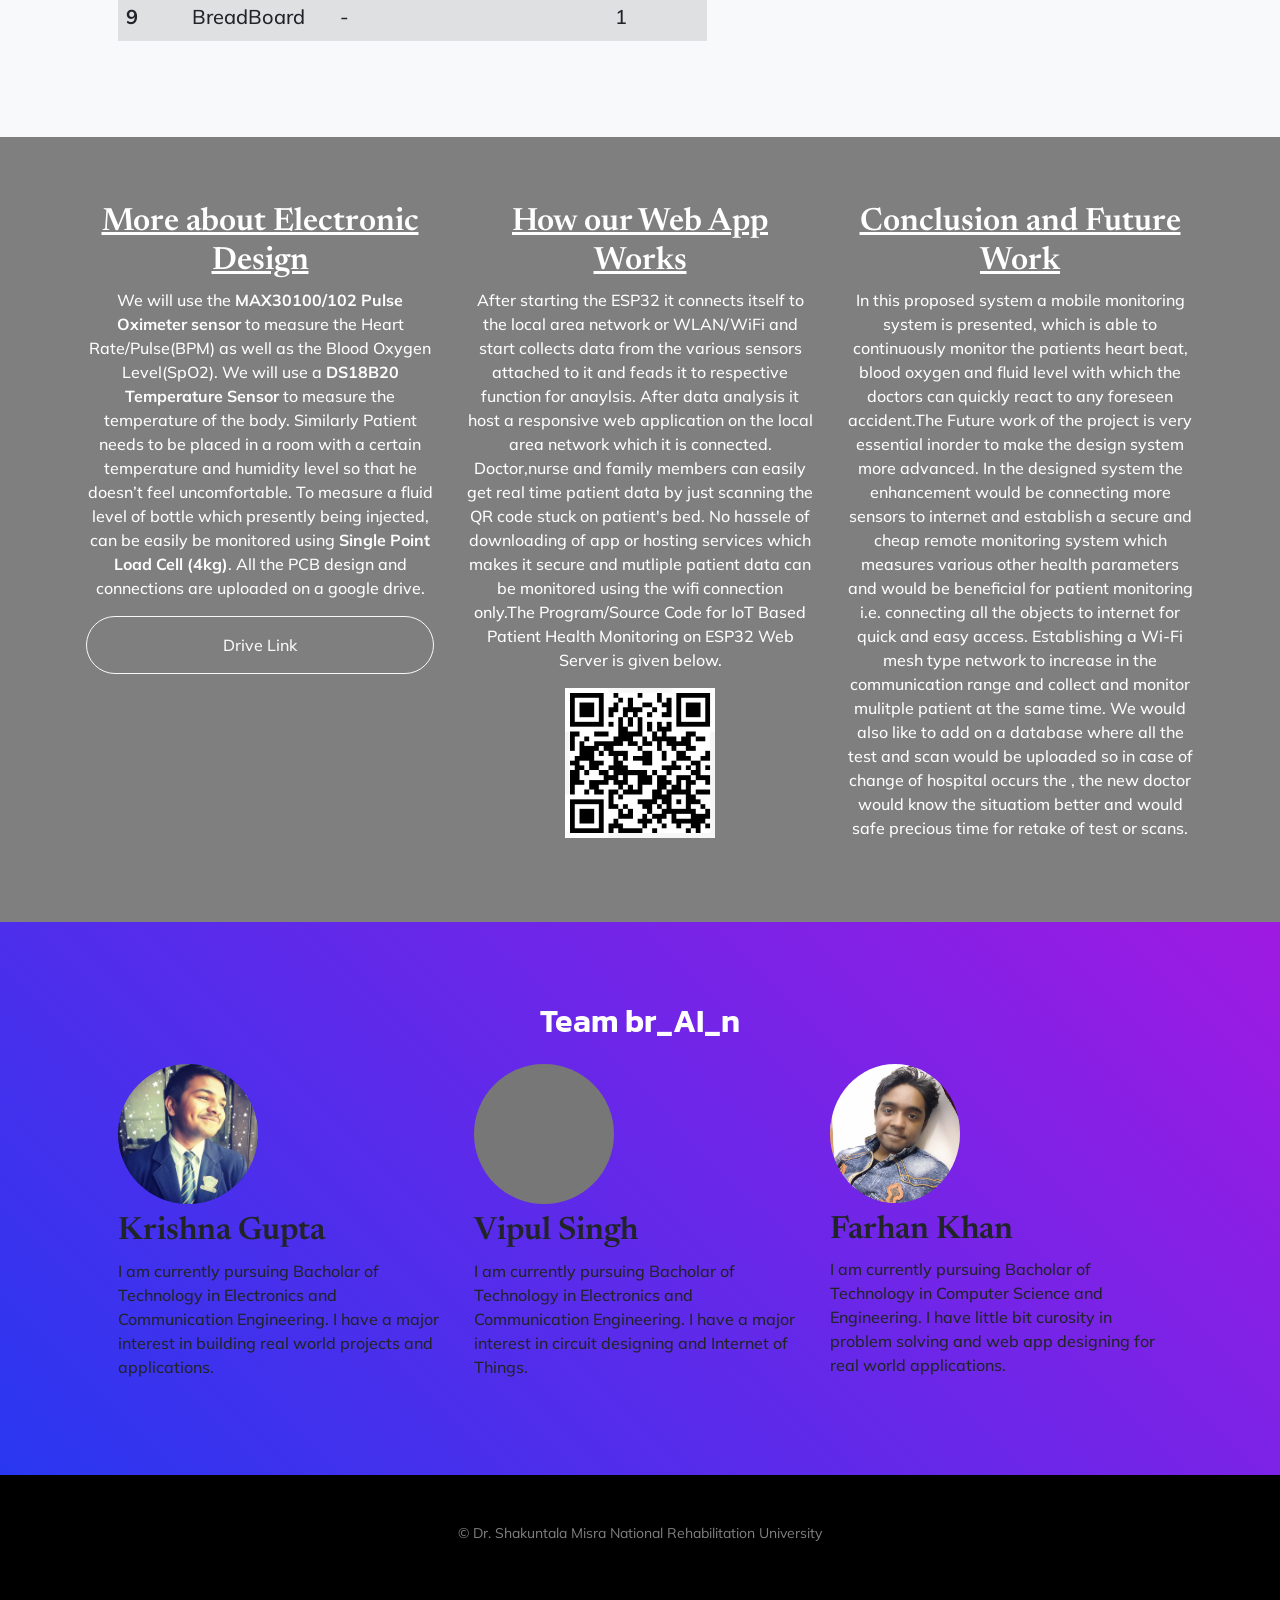
==== commit 8eb9bbf0: "updated" ====
--- a/index.html
+++ b/index.html
@@ -8,6 +8,8 @@
     <meta name="author" content="" />
     <title>br_AI_n</title>
     <link rel="icon" type="image/x-icon" href="assets/img/logo.jpg" />
+
+    <link rel="stylesheet" href="https://cdn.jsdelivr.net/npm/bootstrap@4.0.0/dist/css/bootstrap.min.css" integrity="sha384-Gn5384xqQ1aoWXA+058RXPxPg6fy4IWvTNh0E263XmFcJlSAwiGgFAW/dAiS6JXm" crossorigin="anonymous">
     <!-- Bootstrap icons-->
     <link href="https://cdn.jsdelivr.net/npm/bootstrap-icons@1.5.0/font/bootstrap-icons.css" rel="stylesheet" />
     <!-- Google fonts-->
@@ -131,7 +133,7 @@
                     <p class="fs-4 text-white"><u>click on the image below</u></p>
                     <a href="https://babayaga1221.github.io/Health-system/Iot.html"><img src="assets/github.png"
                             alt="..." class="img-fluid rounded-circle" style="height: 100px;" /></a>
-<!--                     <i class="fa fa-github"></i> -->
+                    <!-- <i class="fa fa-github"></i> -->
                 </div>
                 <div class="col-lg-6 ">
                     <img src="assets/img/multiscreen.jpg" class="img-fluid img-thumbnail mt-5" alt="">
@@ -221,10 +223,10 @@
     <section class="bg-light" id="Electronics">
         <div class="container px-5">
             <div class="row gx-5 align-items-center justify-content-center justify-content-lg-between">
-                <div class="col-12 col-lg-5">
+                <div class="col-lg-7">
                     <h2 class="display-4 lh-1 mb-4">Electronics Parts</h2>
                     <div class="lead fw-normal text-muted mb-5 mb-lg-0">
-                        <table class="table table-striped">
+                        <table class="table table-striped table-responsive">
                             <thead>
                                 <tr>
                                     <th scope="col">S.No.</th>
@@ -292,7 +294,7 @@
                         </table>
                     </div>
                 </div>
-                <div class="col-sm-8 col-md-6">
+                <div class="col-lg-5">
                     <div class="px-5 px-sm-0"><img class="img-fluid " src="assets/img/electronic example.jpg"
                             alt="..." /></div>
                 </div>
@@ -304,8 +306,8 @@
         <div class="cta-content" >
             <div class="container" >
                 <div class="row">
-                    <div class="col-lg-4 text-white">
-                        <h2 class="text-center">More about Electronic Design</h2>
+                    <div class="col-lg-4 text-white p-3">
+                        <h2 class="text-center"><u>More about Electronic Design</u></h2>
                         <p class="text-center"> We will use the <b>MAX30100/102 Pulse Oximeter sensor</b> to measure the
                             Heart Rate/Pulse(BPM) as
                             well as the Blood Oxygen Level(SpO2). We will use a <b>DS18B20 Temperature Sensor</b> to
@@ -315,12 +317,12 @@
                             level of bottle which presently being injected, can be easily be monitored using <b>Single
                                 Point Load Cell (4kg)</b>. All the PCB design and connections are uploaded on a google
                             drive.</p>
-                        <a class="btn btn-outline-light py-3 px-4 rounded-pill mx-auto d-block" href="#" target="_blank">Drive Link</a>
-<!--                         <a href="https://babayaga1221.github.io/Health-system/Iot.html"><img src="assets/img/drive.png" -->
-<!--                             alt="..." class="img-fluid rounded-circle mx-auto d-block" style="height: 100px;" /></a> -->
-                    </div>
-                    <div class="col-lg-4 text-white">
-                        <h2 class="text-center">How our Web App Works</h2>
+                        <a class="btn btn-outline-light py-3 px-4 rounded-pill mx-auto d-block" href="https://drive.google.com/drive/folders/1-PQbItxHTqGy1gbrYYcXlVXryFBk1dTs?usp=sharing" target="_blank">Drive Link</a>
+                        <!-- <a href="https://babayaga1221.github.io/Health-system/Iot.html"><img src="assets/img/drive.png" -->
+                            <!-- alt="..." class="img-fluid rounded-circle mx-auto d-block" style="height: 100px;" /></a> -->
+                    </div>
+                    <div class="col-lg-4 text-white p-3">
+                        <h2 class="text-center"><u>How our Web App Works</u></h2>
                         <p class="text-center mx-auto d-block">After starting the ESP32 it connects itself to the local area network or WLAN/WiFi and start
                             collects data from the various sensors attached to it and feads it to respective function
                             for anaylsis. After data analysis it host a responsive web application on the local area
@@ -330,10 +332,10 @@
                             using the wifi connection only.The Program/Source Code for IoT Based Patient Health
                             Monitoring on ESP32 Web Server is given below.
                         <p>
-                        <img src="assets/img/QR code.jpg"  style="height: 150px;" class="img-fluid mx-auto d-block" alt="QR code">
-                    </div>
-                    <div class="col-lg-4 text-white">
-                        <h2 class="text-center">Conclusion and Future Work</h2>
+                        <img src="assets/img/QR code.jpg"  style="height: 150px;" class="img-fluid mx-auto d-block " alt="QR code">
+                    </div>
+                    <div class="col-lg-4 text-white p-3" >
+                        <h2 class="text-center"><u>Conclusion and Future Work</u></h2>
                         <p class="text-center"> In this proposed system a mobile monitoring system is presented, which is able to continuously monitor the patients heart
                             beat, blood oxygen and fluid level with which the doctors can quickly react to any foreseen accident.The Future work of the project is very
                             essential inorder to make the design system more
@@ -514,4 +516,4 @@
     <script src="https://cdn.startbootstrap.com/sb-forms-latest.js"></script>
 </body>
 
-</html>
+</html>
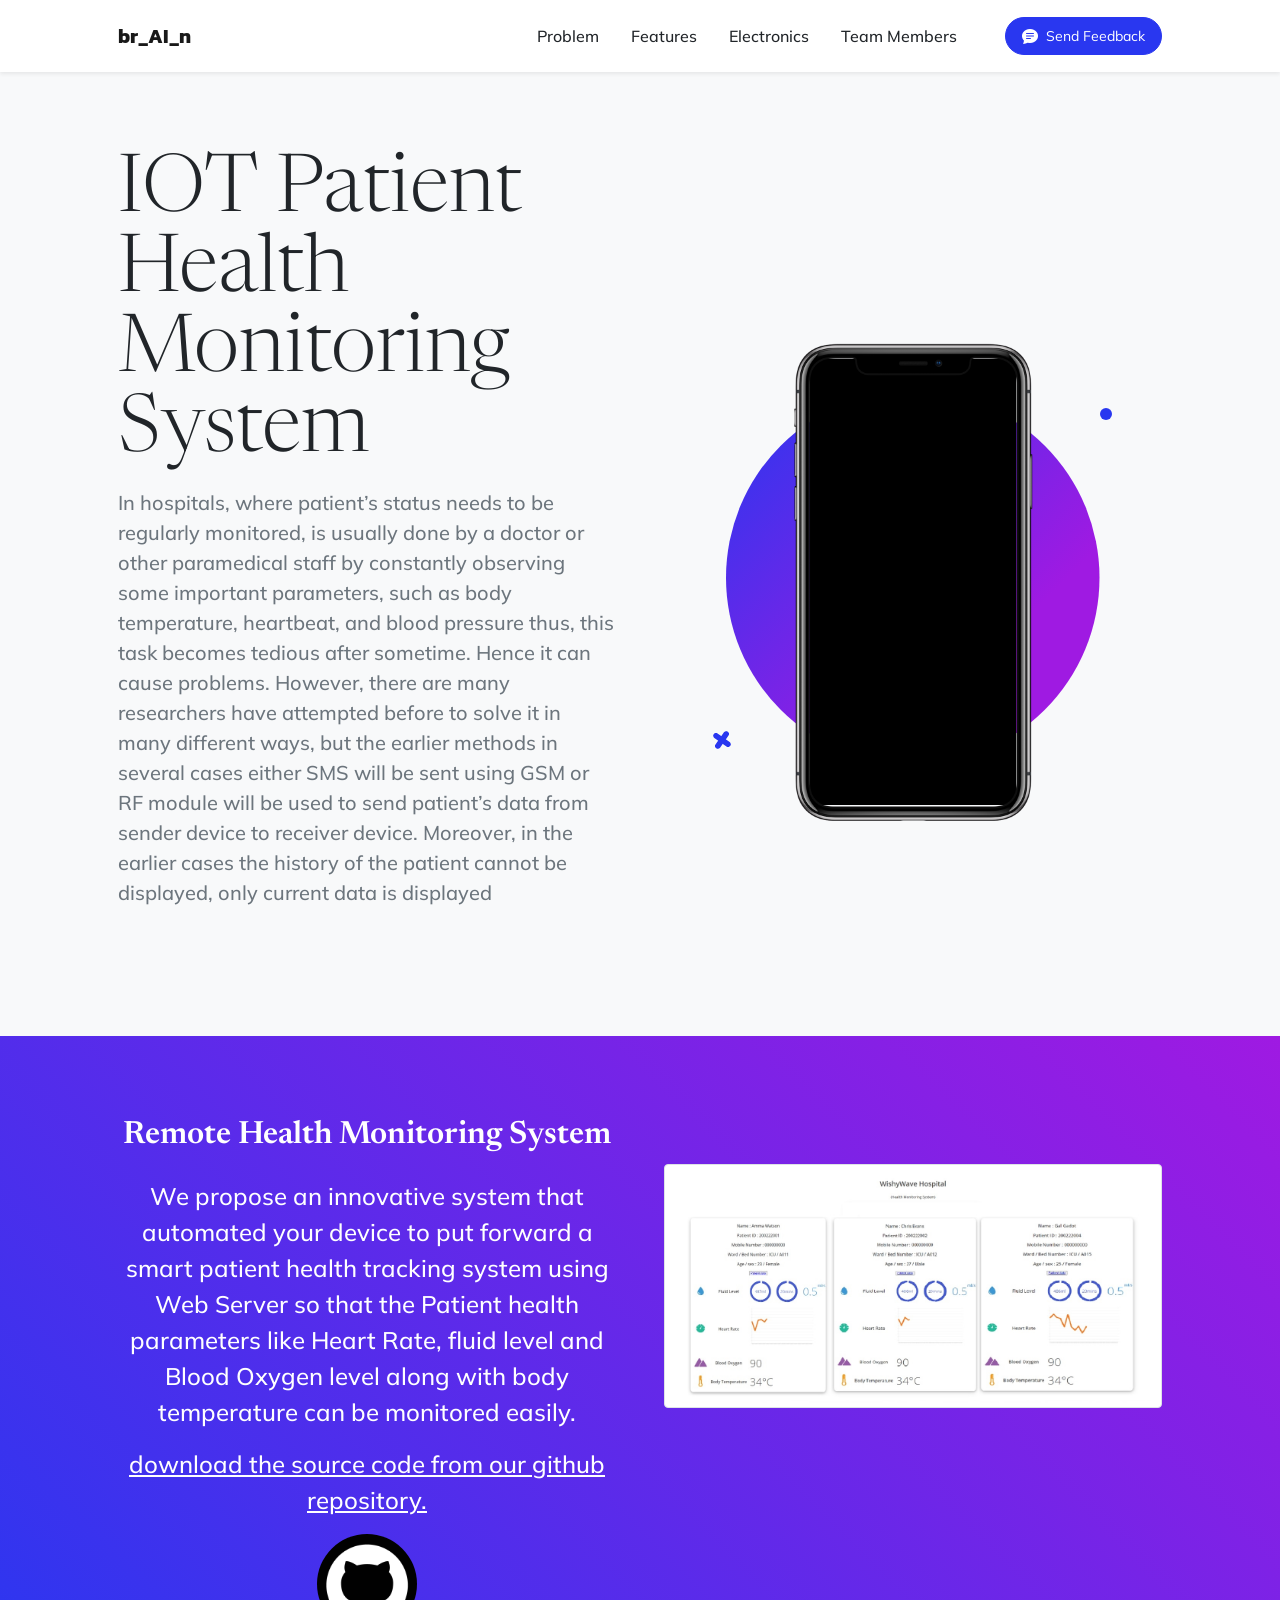
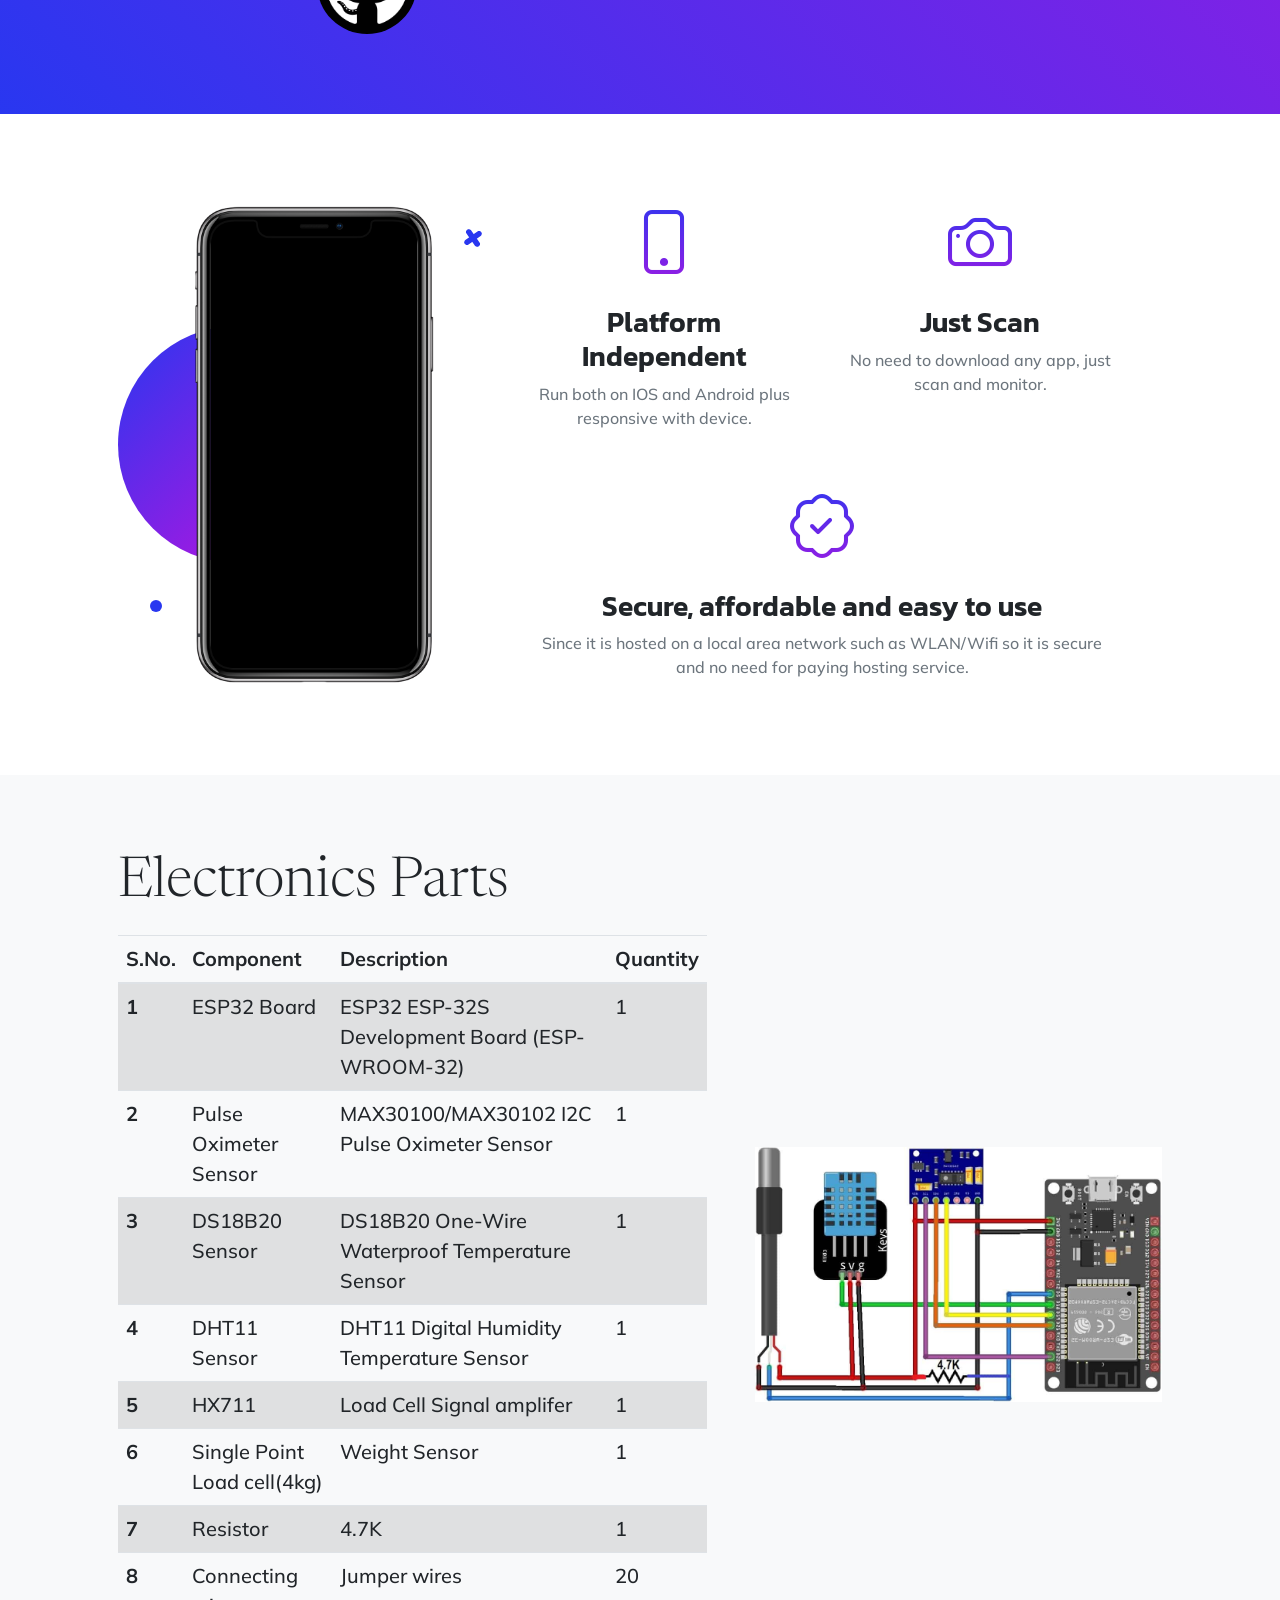
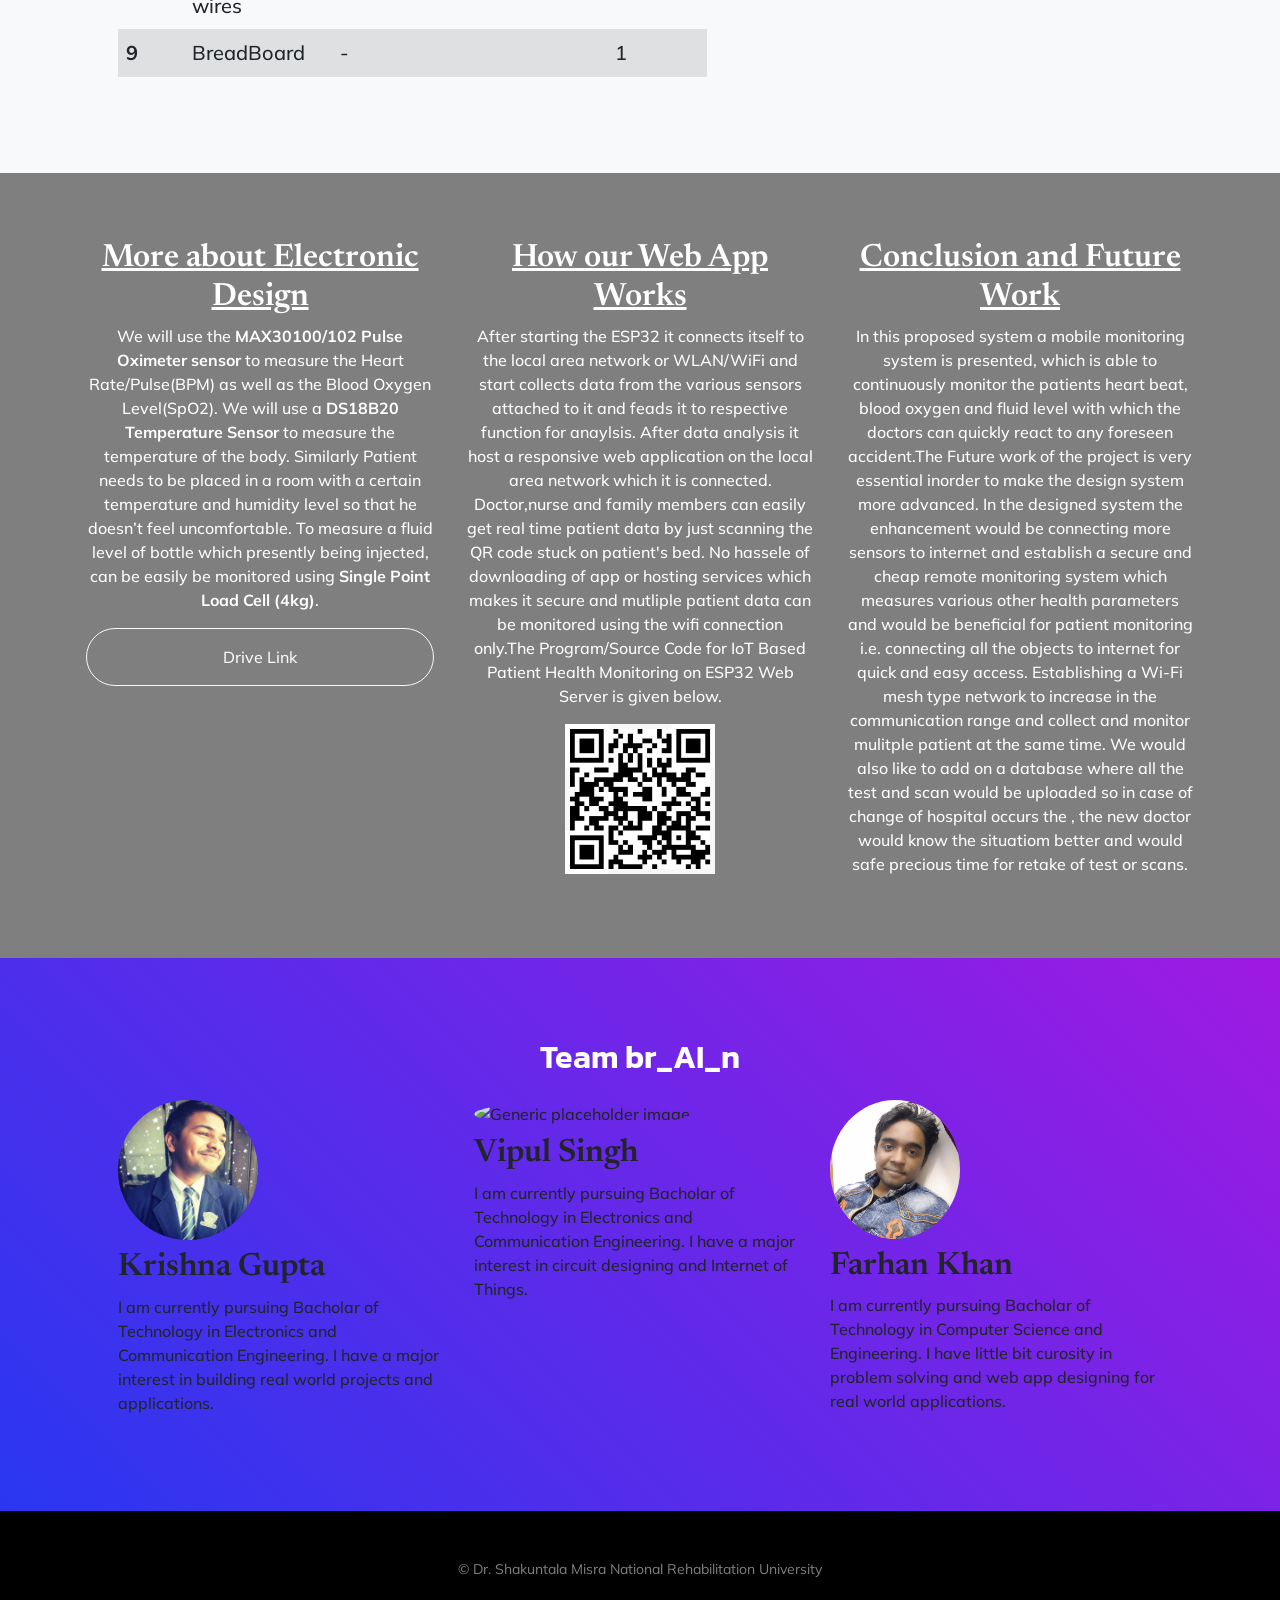
==== commit 00deda6d: "updated" ====
--- a/index.html
+++ b/index.html
@@ -38,8 +38,8 @@
             </button>
             <div class="collapse navbar-collapse" id="navbarResponsive">
                 <ul class="navbar-nav ms-auto me-4 my-3 my-lg-0">
-                    <li class="nav-item"><a class="nav-link me-lg-3" href="#software">Software</a></li>
-                    <li class="nav-item"><a class="nav-link me-lg-3" href="#features">features</a></li>
+                    <li class="nav-item"><a class="nav-link me-lg-3" href="#software">Problem</a></li>
+                    <li class="nav-item"><a class="nav-link me-lg-3" href="#features">Features</a></li>
                     <li class="nav-item"><a class="nav-link me-lg-3" href="#Electronics">Electronics</a></li>
                     <li class="nav-item"><a class="nav-link me-lg-3" href="#download">Team Members</a></li>
                 </ul>
@@ -130,8 +130,8 @@
                         parameters like Heart Rate, fluid level and Blood Oxygen level along with body temperature can
                         be monitored easily.
                     </p>
-                    <p class="fs-4 text-white"><u>click on the image below</u></p>
-                    <a href="https://babayaga1221.github.io/Health-system/Iot.html"><img src="assets/github.png"
+                    <p class="fs-4 text-white"><u>download the source code from our github repository.</u></p>
+                    <a href="https://github.com/BabaYaga1221/Health-system/tree/main"><img src="assets/github.png"
                             alt="..." class="img-fluid rounded-circle" style="height: 100px;" /></a>
                     <!-- <i class="fa fa-github"></i> -->
                 </div>
@@ -315,8 +315,7 @@
                             the temperature of the body. Similarly Patient needs to be placed in a room with a certain
                             temperature and humidity level so that he doesn’t feel uncomfortable. To measure a fluid
                             level of bottle which presently being injected, can be easily be monitored using <b>Single
-                                Point Load Cell (4kg)</b>. All the PCB design and connections are uploaded on a google
-                            drive.</p>
+                                Point Load Cell (4kg)</b>.</p>
                         <a class="btn btn-outline-light py-3 px-4 rounded-pill mx-auto d-block" href="https://drive.google.com/drive/folders/1-PQbItxHTqGy1gbrYYcXlVXryFBk1dTs?usp=sharing" target="_blank">Drive Link</a>
                         <!-- <a href="https://babayaga1221.github.io/Health-system/Iot.html"><img src="assets/img/drive.png" -->
                             <!-- alt="..." class="img-fluid rounded-circle mx-auto d-block" style="height: 100px;" /></a> -->
@@ -332,7 +331,7 @@
                             using the wifi connection only.The Program/Source Code for IoT Based Patient Health
                             Monitoring on ESP32 Web Server is given below.
                         <p>
-                        <img src="assets/img/QR code.jpg"  style="height: 150px;" class="img-fluid mx-auto d-block " alt="QR code">
+                        <a href="https://babayaga1221.github.io/Health-system/test%20UI%20design/Iot.html" target="_blank"><img src="assets/img/QR code.jpg"  style="height: 150px;" class="img-fluid mx-auto d-block " alt="QR code"></a>
                     </div>
                     <div class="col-lg-4 text-white p-3" >
                         <h2 class="text-center"><u>Conclusion and Future Work</u></h2>
@@ -382,8 +381,8 @@
 
                 </div> -->
                 <div class="row">
-                    <div class="col-lg-4">
-                        <img class="rounded-pill" src="assets/img/krishna.jpg" alt="Generic placeholder image"
+                    <div class="col-lg-4 mx-auto d-block">
+                        <img class="rounded-circle" src="assets/img/krishna.jpg" alt="Generic placeholder image"
                             width="140" height="140">
                         <h2 class="pt-2">Krishna Gupta</h2>
                         <p>I am currently pursuing Bacholar of Technology in Electronics and Communication Engineering.
@@ -391,13 +390,13 @@
                     </div><!-- /.col-lg-4 -->
                     <div class="col-lg-4">
                         <img class="rounded-circle"
-                            src="[data-uri]"
+                            src="assets/img/vipul.jpg"
                             alt="Generic placeholder image" width="140" height="140">
                         <h2 class="pt-2">Vipul Singh</h2>
                         <p>I am currently pursuing Bacholar of Technology in Electronics and Communication Engineering.
                             I have a major interest in circuit designing and Internet of Things.</p>
                     </div><!-- /.col-lg-4 -->
-                    <div class="col-lg-4">
+                    <div class="col-lg-4 mx-auto d-block">
                         <img class="img-fluid rounded-circle" src="assets/img/farhan.jpg"
                             alt="Generic placeholder image" width="130" height="130">
                         <h2 class="pt-2">Farhan Khan</h2>
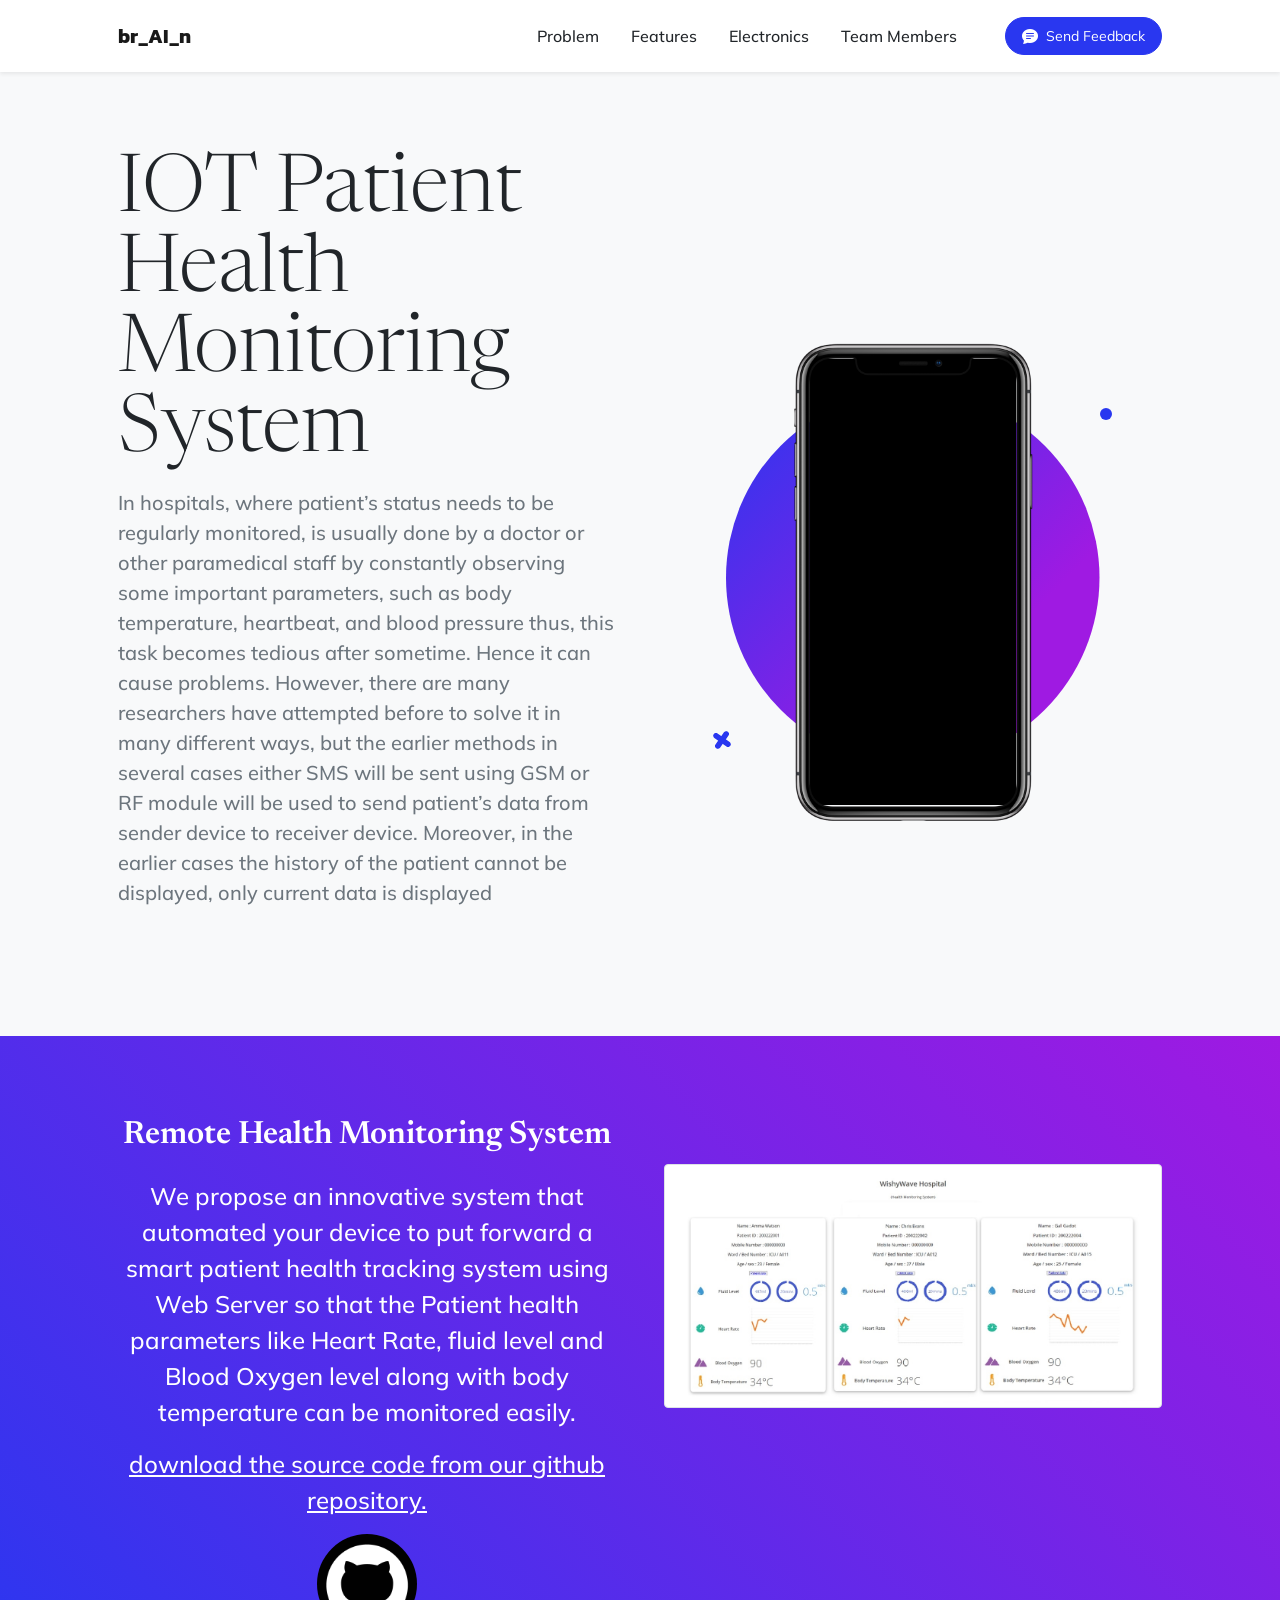
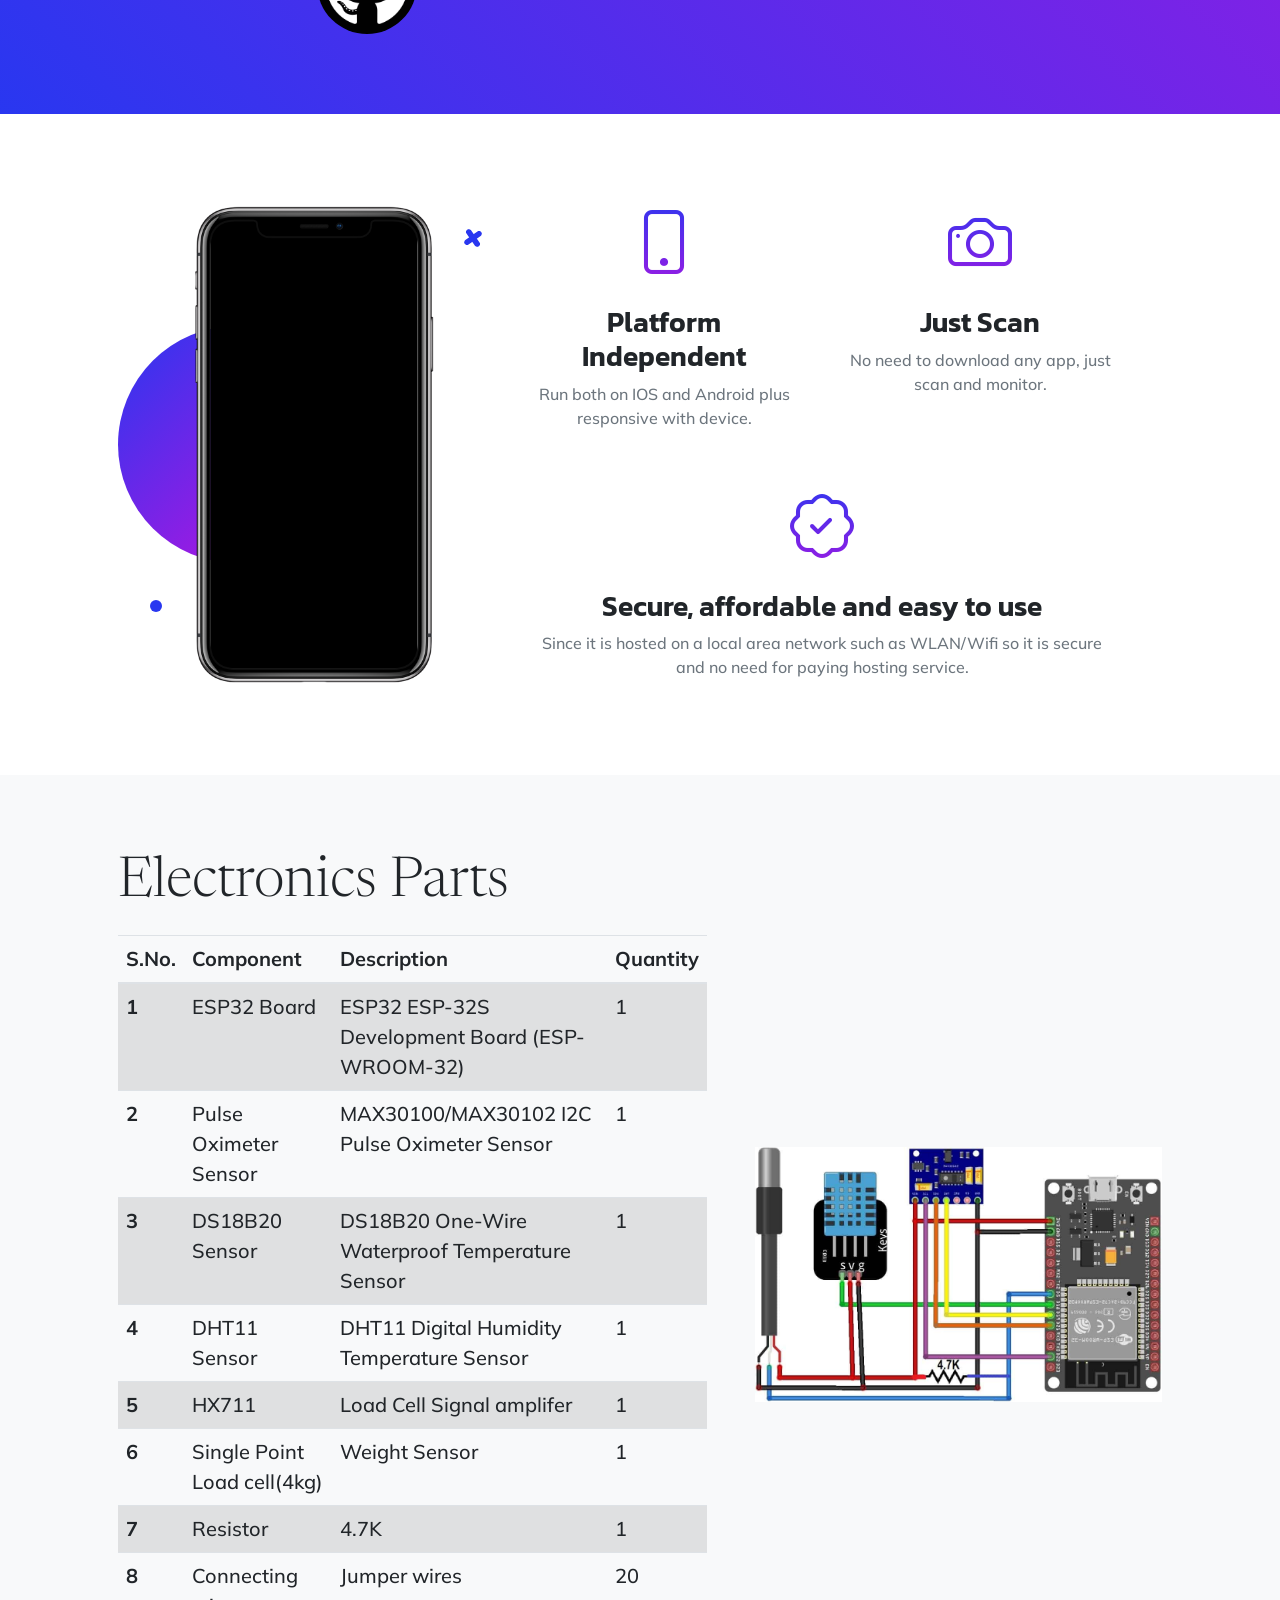
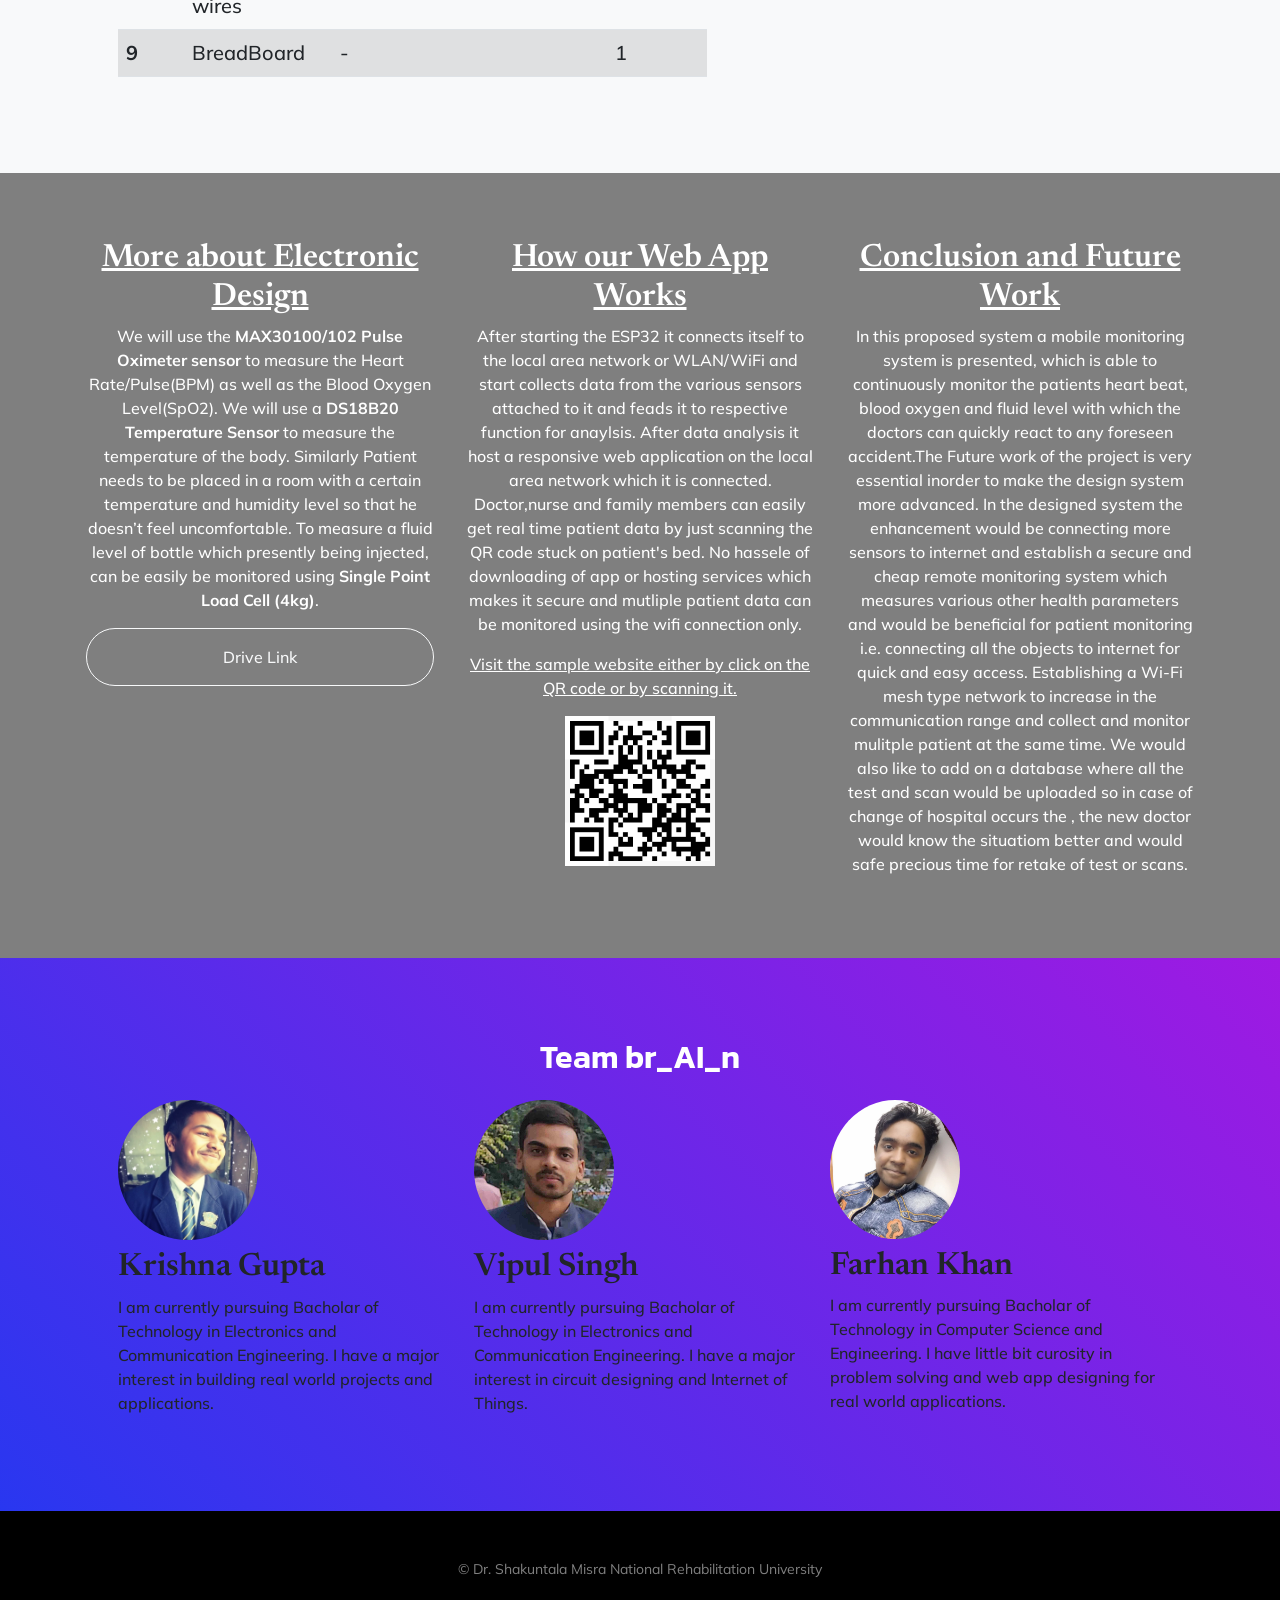
==== commit c8709fc0: "updated" ====
--- a/index.html
+++ b/index.html
@@ -328,9 +328,9 @@
                             network which it is connected. Doctor,nurse and family members can easily get real time
                             patient data by just scanning the QR code stuck on patient's bed. No hassele of downloading
                             of app or hosting services which makes it secure and mutliple patient data can be monitored
-                            using the wifi connection only.The Program/Source Code for IoT Based Patient Health
-                            Monitoring on ESP32 Web Server is given below.
+                            using the wifi connection only.
                         <p>
+                            <p class="text-center mx-auto d-block"><u>Visit the sample website either by click on the QR code or by scanning it.</u></p>
                         <a href="https://babayaga1221.github.io/Health-system/test%20UI%20design/Iot.html" target="_blank"><img src="assets/img/QR code.jpg"  style="height: 150px;" class="img-fluid mx-auto d-block " alt="QR code"></a>
                     </div>
                     <div class="col-lg-4 text-white p-3" >
@@ -515,4 +515,4 @@
     <script src="https://cdn.startbootstrap.com/sb-forms-latest.js"></script>
 </body>
 
-</html>+</html>
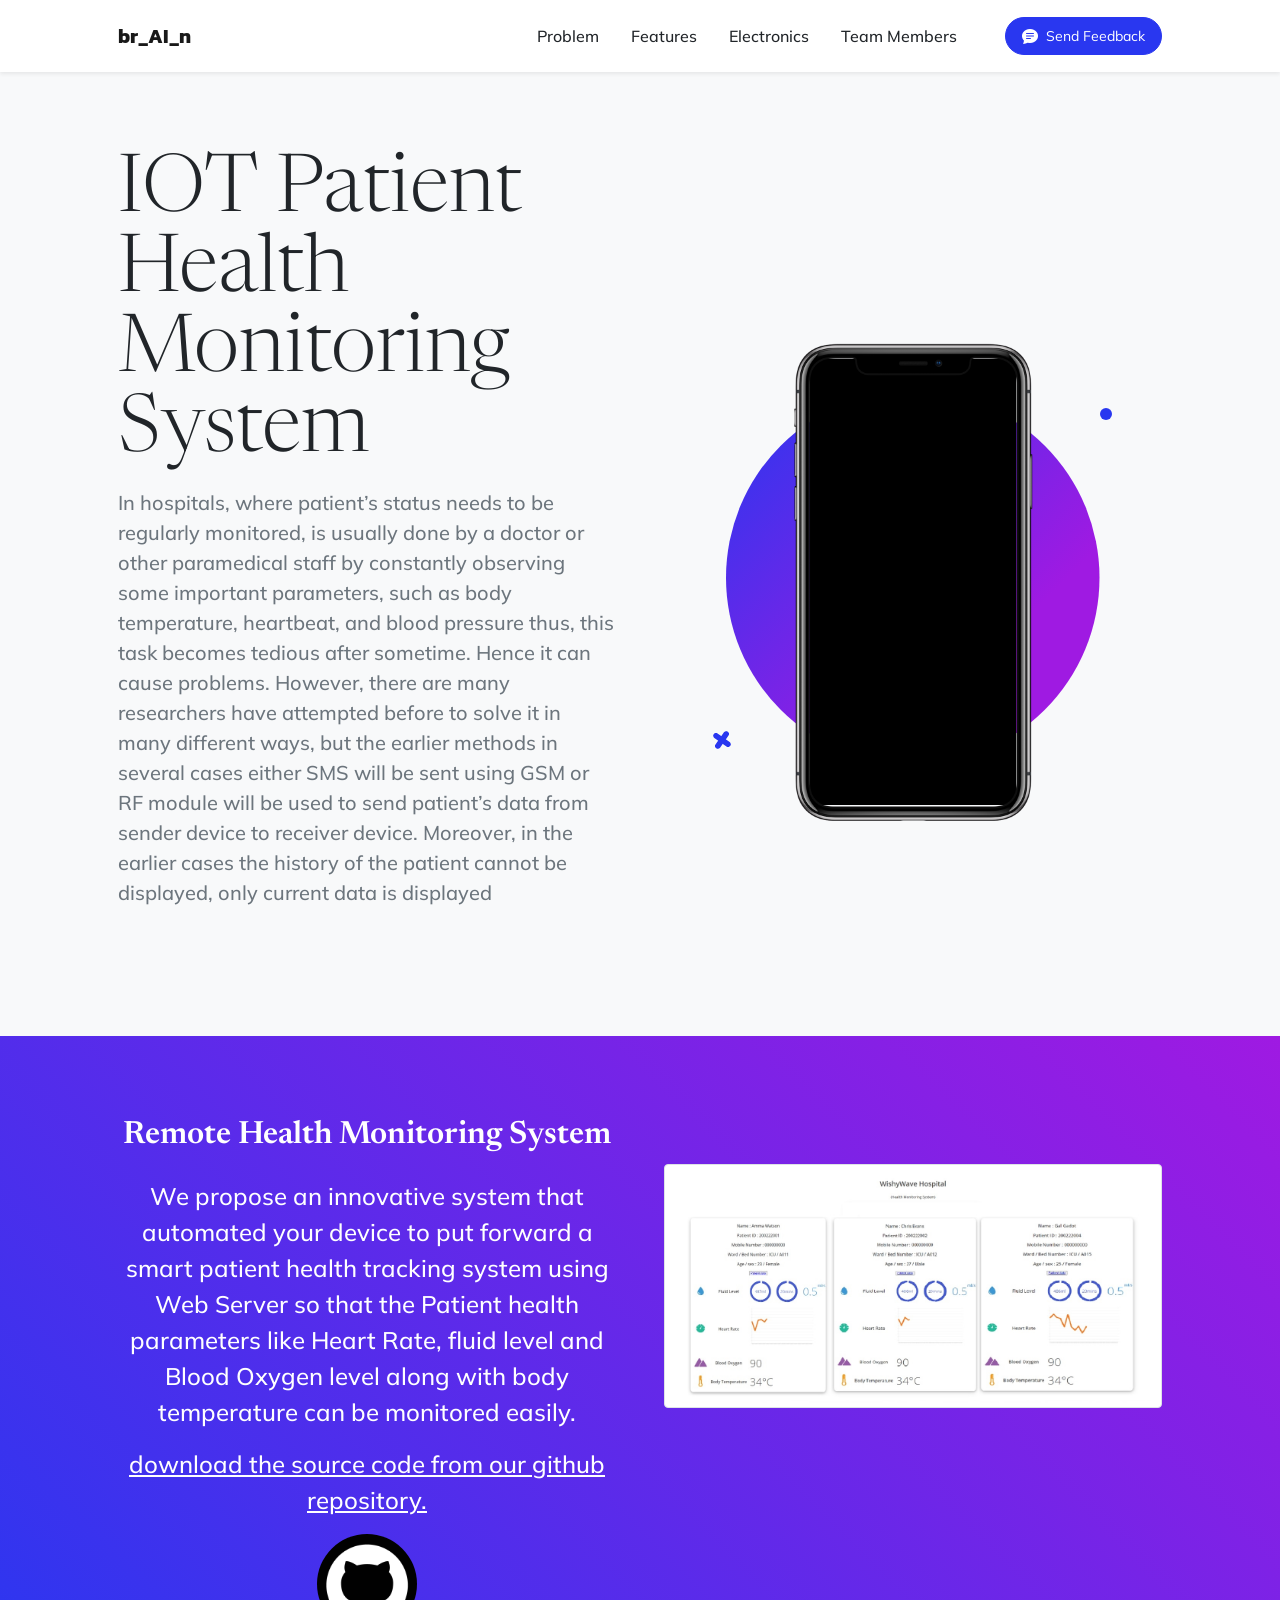
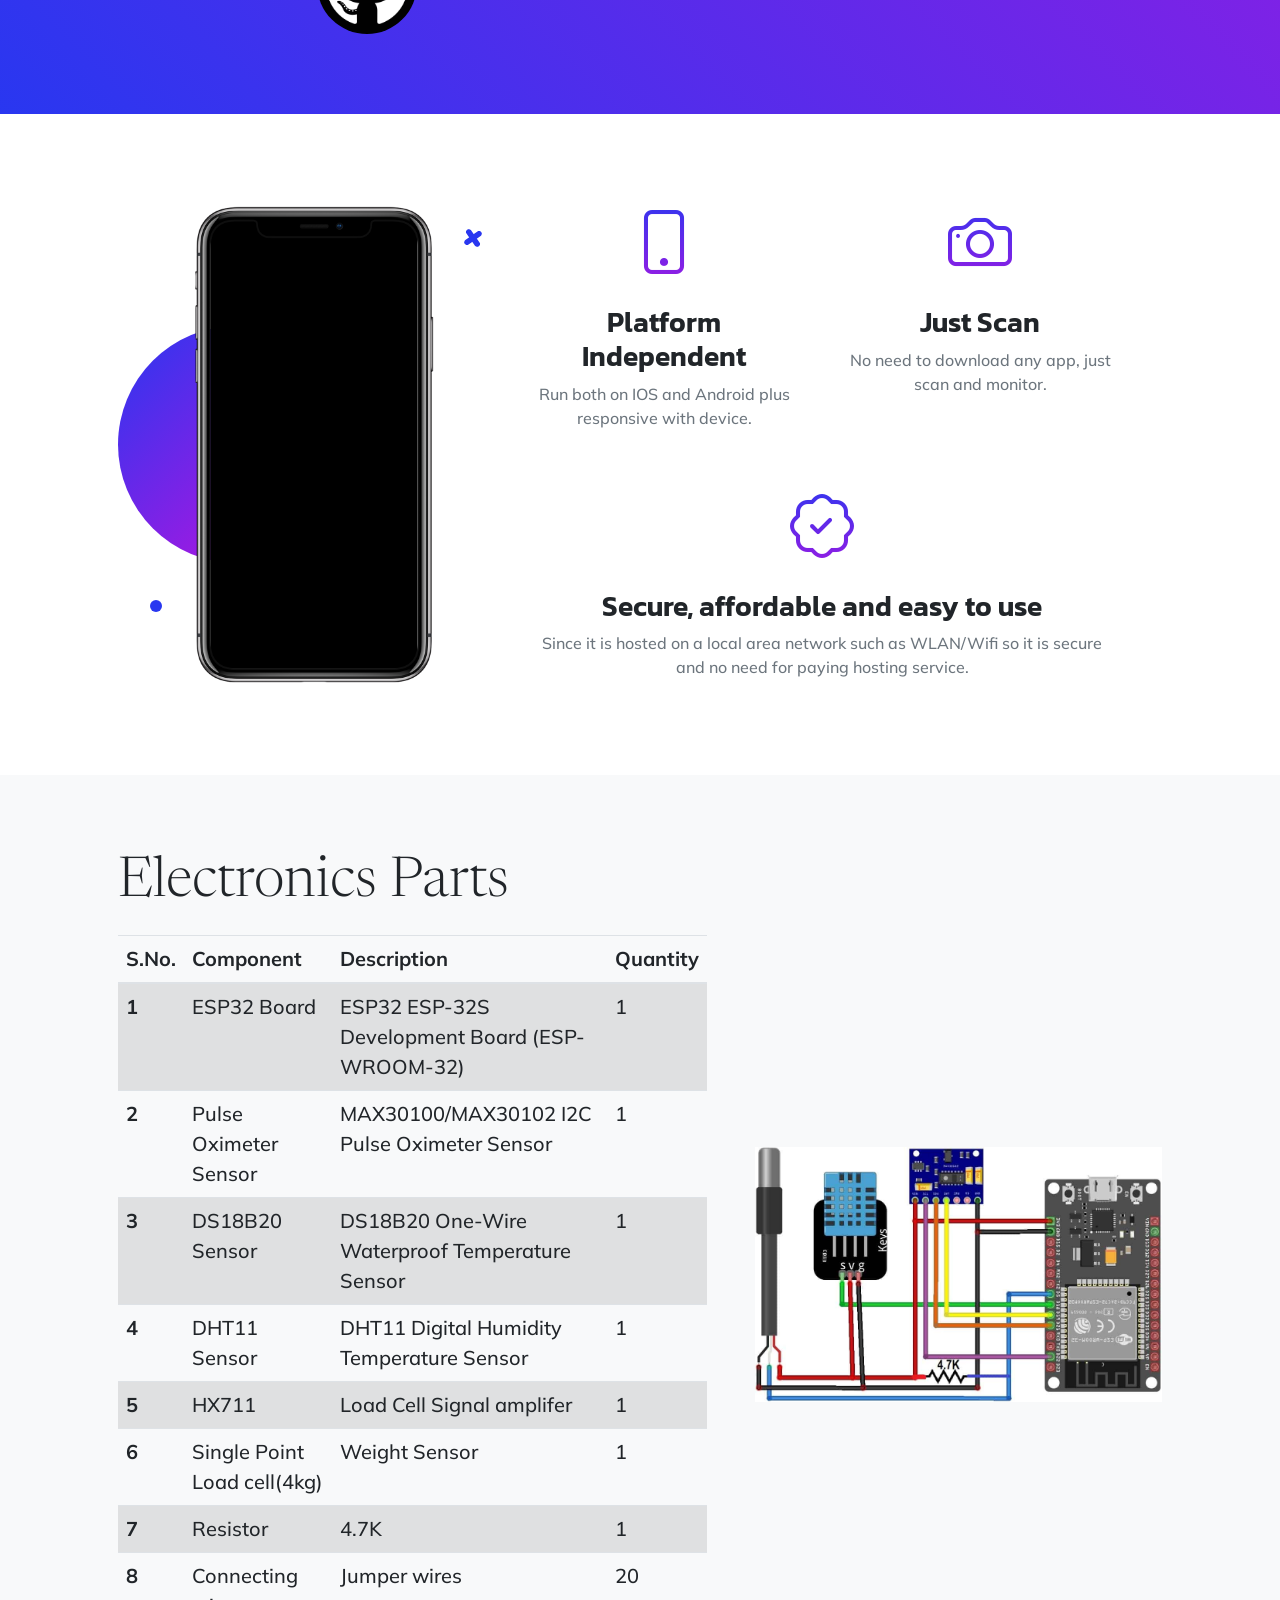
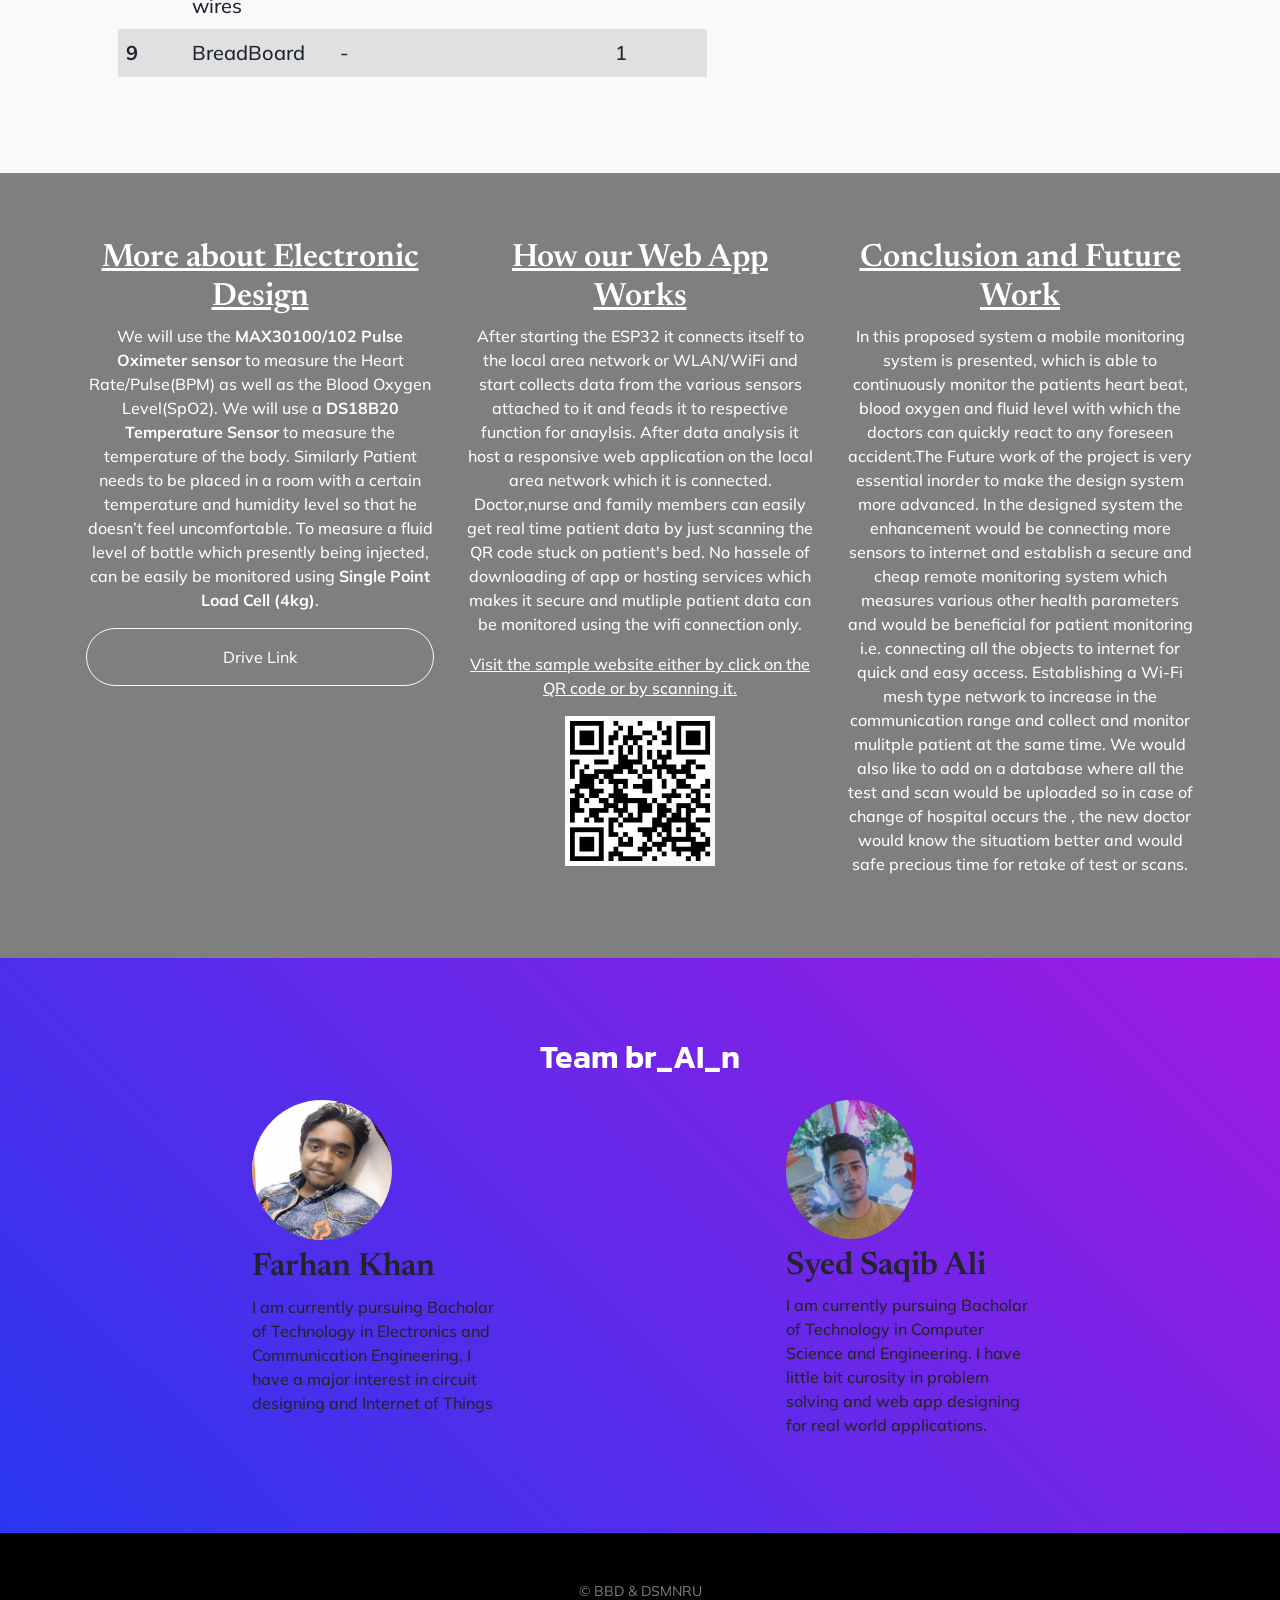
==== commit 95b10377: "Update index.html" ====
--- a/index.html
+++ b/index.html
@@ -1,518 +1,518 @@
-<!DOCTYPE html>
-<html lang="en">
-
-<head>
-    <meta charset="utf-8" />
-    <meta name="viewport" content="width=device-width, initial-scale=1, shrink-to-fit=no" />
-    <meta name="description" content="" />
-    <meta name="author" content="" />
-    <title>br_AI_n</title>
-    <link rel="icon" type="image/x-icon" href="assets/img/logo.jpg" />
-
-    <link rel="stylesheet" href="https://cdn.jsdelivr.net/npm/bootstrap@4.0.0/dist/css/bootstrap.min.css" integrity="sha384-Gn5384xqQ1aoWXA+058RXPxPg6fy4IWvTNh0E263XmFcJlSAwiGgFAW/dAiS6JXm" crossorigin="anonymous">
-    <!-- Bootstrap icons-->
-    <link href="https://cdn.jsdelivr.net/npm/bootstrap-icons@1.5.0/font/bootstrap-icons.css" rel="stylesheet" />
-    <!-- Google fonts-->
-    <link rel="preconnect" href="https://fonts.gstatic.com" />
-    <link href="https://fonts.googleapis.com/css2?family=Newsreader:ital,wght@0,600;1,600&amp;display=swap"
-        rel="stylesheet" />
-    <link
-        href="https://fonts.googleapis.com/css2?family=Mulish:ital,wght@0,300;0,500;0,600;0,700;1,300;1,500;1,600;1,700&amp;display=swap"
-        rel="stylesheet" />
-    <link href="https://fonts.googleapis.com/css2?family=Kanit:ital,wght@0,400;1,400&amp;display=swap"
-        rel="stylesheet" />
-    <!-- Core theme CSS (includes Bootstrap)-->
-    <link href="css/styles.css" rel="stylesheet" />
-    <link rel="stylesheet" href="https://maxcdn.bootstrapcdn.com/font-awesome/4.4.0/css/font-awesome.min.css">
-</head>
-
-<body id="page-top">
-    <!-- Navigation-->
-    <nav class="navbar navbar-expand-lg navbar-light fixed-top shadow-sm" id="mainNav">
-        <div class="container px-5">
-            <a class="navbar-brand fw-bold" href="#page-top">br_AI_n</a>
-            <button class="navbar-toggler" type="button" data-bs-toggle="collapse" data-bs-target="#navbarResponsive"
-                aria-controls="navbarResponsive" aria-expanded="false" aria-label="Toggle navigation">
-                Menu
-                <i class="bi-list"></i>
-            </button>
-            <div class="collapse navbar-collapse" id="navbarResponsive">
-                <ul class="navbar-nav ms-auto me-4 my-3 my-lg-0">
-                    <li class="nav-item"><a class="nav-link me-lg-3" href="#software">Problem</a></li>
-                    <li class="nav-item"><a class="nav-link me-lg-3" href="#features">Features</a></li>
-                    <li class="nav-item"><a class="nav-link me-lg-3" href="#Electronics">Electronics</a></li>
-                    <li class="nav-item"><a class="nav-link me-lg-3" href="#download">Team Members</a></li>
-                </ul>
-                <button class="btn btn-primary rounded-pill px-3 mb-2 mb-lg-0" data-bs-toggle="modal"
-                    data-bs-target="#feedbackModal">
-                    <span class="d-flex align-items-center">
-                        <i class="bi-chat-text-fill me-2"></i>
-                        <span class="small">Send Feedback</span>
-                    </span>
-                </button>
-            </div>
-        </div>
-    </nav>
-    <!-- Mashead header-->
-    <header class="masthead">
-        <div class="container px-5">
-            <div class="row gx-5 align-items-center">
-                <div class="col-lg-6">
-                    <!-- Mashead text and app badges-->
-                    <div class="mb-5 mb-lg-0 text-center text-lg-start">
-                        <h1 class="display-1 lh-1 mb-3">IOT Patient Health Monitoring System</h1>
-                        <p class="lead fw-normal text-muted mb-5">In hospitals, where patient’s status needs to
-                            be regularly monitored, is usually done by a doctor or
-                            other paramedical staff by constantly observing some
-                            important parameters, such as body temperature,
-                            heartbeat, and blood pressure thus, this task becomes
-                            tedious after sometime. Hence it can cause problems.
-                            However, there are many researchers have attempted
-                            before to solve it in many different ways, but the
-                            earlier methods in several cases either SMS will be
-                            sent using GSM or RF module will be used to send
-                            patient’s data from sender device to receiver device.
-                            Moreover, in the earlier cases the history of the
-                            patient cannot be displayed, only current data is
-                            displayed</p>
-                        <!-- DELETED PART 1-->
-                    </div>
-                </div>
-                <div class="col-lg-6 mt-5">
-                    <!-- Masthead device mockup feature-->
-                    <div class="masthead-device-mockup">
-                        <svg class="circle" viewBox="0 0 100 100" xmlns="http://www.w3.org/2000/svg">
-                            <defs>
-                                <linearGradient id="circleGradient" gradientTransform="rotate(45)">
-                                    <stop class="gradient-start-color" offset="0%"></stop>
-                                    <stop class="gradient-end-color" offset="100%"></stop>
-                                </linearGradient>
-                            </defs>
-                            <circle cx="50" cy="50" r="50"></circle>
-                        </svg>
-                        <svg class="shape-1 d-none d-sm-block" viewBox="0 0 240.83 240.83"
-                            xmlns="http://www.w3.org/2000/svg">
-                            <rect x="-32.54" y="78.39" width="305.92" height="84.05" rx="42.03"
-                                transform="translate(120.42 -49.88) rotate(45)"></rect>
-                            <rect x="-32.54" y="78.39" width="305.92" height="84.05" rx="42.03"
-                                transform="translate(-49.88 120.42) rotate(-45)"></rect>
-                        </svg><svg class="shape-2 d-none d-sm-block" viewBox="0 0 100 100"
-                            xmlns="http://www.w3.org/2000/svg">
-                            <circle cx="50" cy="50" r="50"></circle>
-                        </svg>
-                        <div class="device-wrapper mt-2">
-                            <div class="device" data-device="iPhoneX" data-orientation="portrait" data-color="black">
-                                <div class="screen bg-black">
-                                    <!-- PUT CONTENTS HERE:-->
-                                    <!-- * * This can be a video, image, or just about anything else.-->
-                                    <!-- * * Set the max width of your media to 100% and the height to-->
-                                    <!-- * * 100% like the demo example below.-->
-                                    <video muted="muted" autoplay="" loop="" style="max-width: 100%; height: 100%">
-                                        <source src="assets/img/demo core.mp4" type="video/mp4" />
-                                    </video>
-                                </div>
-                            </div>
-                        </div>
-                    </div>
-                </div>
-            </div>
-        </div>
-    </header>
-    <!-- Quote/testimonial aside-->
-    <aside class="text-center bg-gradient-primary-to-secondary" id="software">
-        <div class="container px-5">
-            <div class="row gx-5 justify-content-center">
-                <div class="col-sm
-                -6">
-                    <div class="h2 fs-2 text-white mb-4">Remote Health Monitoring System</div>
-                    <p class="fs-4 text-white"> We propose an innovative system that automated your device to put
-                        forward a smart patient health tracking system using Web Server so that the Patient health
-                        parameters like Heart Rate, fluid level and Blood Oxygen level along with body temperature can
-                        be monitored easily.
-                    </p>
-                    <p class="fs-4 text-white"><u>download the source code from our github repository.</u></p>
-                    <a href="https://github.com/BabaYaga1221/Health-system/tree/main"><img src="assets/github.png"
-                            alt="..." class="img-fluid rounded-circle" style="height: 100px;" /></a>
-                    <!-- <i class="fa fa-github"></i> -->
-                </div>
-                <div class="col-lg-6 ">
-                    <img src="assets/img/multiscreen.jpg" class="img-fluid img-thumbnail mt-5" alt="">
-                </div>
-            </div>
-        </div>
-    </aside>
-    <!-- App features section-->
-    <section id="features">
-        <div class="container px-5">
-            <div class="row gx-5 align-items-center">
-                <div class="col-lg-8 order-lg-1 mb-5 mb-lg-0">
-                    <div class="container-fluid px-5">
-                        <div class="row gx-5">
-                            <div class="col-md-6 mb-5">
-                                <!-- Feature item-->
-                                <div class="text-center">
-                                    <i class="bi-phone icon-feature text-gradient d-block mb-3"></i>
-                                    <h3 class="font-alt">Platform Independent</h3>
-                                    <p class="text-muted mb-0">Run both on IOS and Android plus responsive with device.
-                                    </p>
-                                </div>
-                            </div>
-                            <div class="col-md-6 mb-5">
-                                <!-- Feature item-->
-                                <div class="text-center">
-                                    <i class="bi-camera icon-feature text-gradient d-block mb-3"></i>
-                                    <h3 class="font-alt">Just Scan</h3>
-                                    <p class="text-muted mb-0">No need to download any app, just scan and monitor.</p>
-                                </div>
-                            </div>
-                        </div>
-                        <div class="row">
-                            <div>
-                                <!-- Feature item-->
-                                <div class="text-center">
-                                    <i class="bi-patch-check icon-feature text-gradient d-block mb-3"></i>
-                                    <h3 class="font-alt">Secure, affordable and easy to use</h3>
-                                    <p class="text-muted mb-0">Since it is hosted on a local area network such as
-                                        WLAN/Wifi so it is secure and no need for paying hosting service.
-                                    <p>
-                                </div>
-                            </div>
-                        </div>
-                    </div>
-                </div>
-                <div class="col-lg-4 order-lg-0">
-                    <!-- Features section device mockup-->
-                    <div class="features-device-mockup">
-                        <svg class="circle" viewBox="0 0 100 100" xmlns="http://www.w3.org/2000/svg">
-                            <defs>
-                                <linearGradient id="circleGradient" gradientTransform="rotate(45)">
-                                    <stop class="gradient-start-color" offset="0%"></stop>
-                                    <stop class="gradient-end-color" offset="100%"></stop>
-                                </linearGradient>
-                            </defs>
-                            <circle cx="50" cy="50" r="50"></circle>
-                        </svg><svg class="shape-1 d-none d-sm-block" viewBox="0 0 240.83 240.83"
-                            xmlns="http://www.w3.org/2000/svg">
-                            <rect x="-32.54" y="78.39" width="305.92" height="84.05" rx="42.03"
-                                transform="translate(120.42 -49.88) rotate(45)"></rect>
-                            <rect x="-32.54" y="78.39" width="305.92" height="84.05" rx="42.03"
-                                transform="translate(-49.88 120.42) rotate(-45)"></rect>
-                        </svg><svg class="shape-2 d-none d-sm-block" viewBox="0 0 100 100"
-                            xmlns="http://www.w3.org/2000/svg">
-                            <circle cx="50" cy="50" r="50"></circle>
-                        </svg>
-                        <div class="device-wrapper">
-                            <div class="device" data-device="iPhoneX" data-orientation="portrait" data-color="black">
-                                <div class="screen bg-black">
-                                    <!-- PUT CONTENTS HERE:-->
-                                    <!-- * * This can be a video, image, or just about anything else.-->
-                                    <!-- * * Set the max width of your media to 100% and the height to-->
-                                    <!-- * * 100% like the demo example below.-->
-                                    <video muted="muted" autoplay="" loop="" style="max-width: 100%; height: 100%">
-                                        <source src="assets/img/demo core.mp4" type="video/mp4" />
-                                    </video>
-                                </div>
-                            </div>
-                        </div>
-                    </div>
-                </div>
-            </div>
-        </div>
-    </section>
-    <!-- Basic features section-->
-    <section class="bg-light" id="Electronics">
-        <div class="container px-5">
-            <div class="row gx-5 align-items-center justify-content-center justify-content-lg-between">
-                <div class="col-lg-7">
-                    <h2 class="display-4 lh-1 mb-4">Electronics Parts</h2>
-                    <div class="lead fw-normal text-muted mb-5 mb-lg-0">
-                        <table class="table table-striped table-responsive">
-                            <thead>
-                                <tr>
-                                    <th scope="col">S.No.</th>
-                                    <th scope="col">Component</th>
-                                    <th scope="col">Description</th>
-                                    <th scope="col">Quantity</th>
-                                </tr>
-                            </thead>
-                            <tbody>
-                                <tr>
-                                    <th scope="row">1</th>
-                                    <td>ESP32 Board</td>
-                                    <td>ESP32 ESP-32S Development Board (ESP-WROOM-32)</td>
-                                    <td>1</td>
-                                </tr>
-                                <tr>
-                                    <th scope="row">2</th>
-                                    <td>Pulse Oximeter Sensor</td>
-                                    <td>MAX30100/MAX30102 I2C Pulse Oximeter Sensor</td>
-                                    <td>1</td>
-                                </tr>
-                                <tr>
-                                    <th scope="row">3</th>
-                                    <td>DS18B20 Sensor</td>
-                                    <td>DS18B20 One-Wire Waterproof Temperature Sensor</td>
-                                    <td>1</td>
-                                </tr>
-                                <tr>
-                                    <th scope="row">4</th>
-                                    <td>DHT11 Sensor</td>
-                                    <td>DHT11 Digital Humidity Temperature Sensor</td>
-                                    <td>1</td>
-                                </tr>
-                                <tr>
-                                    <th scope="row">5</th>
-                                    <td>HX711</td>
-                                    <td>Load Cell Signal amplifer</td>
-                                    <td>1</td>
-                                </tr>
-                                <tr>
-                                    <th scope="row">6</th>
-                                    <td>Single Point Load cell(4kg)</td>
-                                    <td>Weight Sensor</td>
-                                    <td>1</td>
-                                </tr>
-                                <tr>
-                                    <th scope="row">7</th>
-                                    <td>Resistor</td>
-                                    <td>4.7K</td>
-                                    <td>1</td>
-                                </tr>
-                                <tr>
-                                    <th scope="row">8</th>
-                                    <td>Connecting wires</td>
-                                    <td>Jumper wires</td>
-                                    <td>20</td>
-                                </tr>
-                                <tr>
-                                    <th scope="row">9</th>
-                                    <td>BreadBoard</td>
-                                    <td>-</td>
-                                    <td>1</td>
-                                </tr>
-                            </tbody>
-                        </table>
-                    </div>
-                </div>
-                <div class="col-lg-5">
-                    <div class="px-5 px-sm-0"><img class="img-fluid " src="assets/img/electronic example.jpg"
-                            alt="..." /></div>
-                </div>
-            </div>
-        </div>
-    </section>
-    <!-- Call to action section-->
-    <section class="cta" style="padding: 50px;">
-        <div class="cta-content" >
-            <div class="container" >
-                <div class="row">
-                    <div class="col-lg-4 text-white p-3">
-                        <h2 class="text-center"><u>More about Electronic Design</u></h2>
-                        <p class="text-center"> We will use the <b>MAX30100/102 Pulse Oximeter sensor</b> to measure the
-                            Heart Rate/Pulse(BPM) as
-                            well as the Blood Oxygen Level(SpO2). We will use a <b>DS18B20 Temperature Sensor</b> to
-                            measure
-                            the temperature of the body. Similarly Patient needs to be placed in a room with a certain
-                            temperature and humidity level so that he doesn’t feel uncomfortable. To measure a fluid
-                            level of bottle which presently being injected, can be easily be monitored using <b>Single
-                                Point Load Cell (4kg)</b>.</p>
-                        <a class="btn btn-outline-light py-3 px-4 rounded-pill mx-auto d-block" href="https://drive.google.com/drive/folders/1-PQbItxHTqGy1gbrYYcXlVXryFBk1dTs?usp=sharing" target="_blank">Drive Link</a>
-                        <!-- <a href="https://babayaga1221.github.io/Health-system/Iot.html"><img src="assets/img/drive.png" -->
-                            <!-- alt="..." class="img-fluid rounded-circle mx-auto d-block" style="height: 100px;" /></a> -->
-                    </div>
-                    <div class="col-lg-4 text-white p-3">
-                        <h2 class="text-center"><u>How our Web App Works</u></h2>
-                        <p class="text-center mx-auto d-block">After starting the ESP32 it connects itself to the local area network or WLAN/WiFi and start
-                            collects data from the various sensors attached to it and feads it to respective function
-                            for anaylsis. After data analysis it host a responsive web application on the local area
-                            network which it is connected. Doctor,nurse and family members can easily get real time
-                            patient data by just scanning the QR code stuck on patient's bed. No hassele of downloading
-                            of app or hosting services which makes it secure and mutliple patient data can be monitored
-                            using the wifi connection only.
-                        <p>
-                            <p class="text-center mx-auto d-block"><u>Visit the sample website either by click on the QR code or by scanning it.</u></p>
-                        <a href="https://babayaga1221.github.io/Health-system/test%20UI%20design/Iot.html" target="_blank"><img src="assets/img/QR code.jpg"  style="height: 150px;" class="img-fluid mx-auto d-block " alt="QR code"></a>
-                    </div>
-                    <div class="col-lg-4 text-white p-3" >
-                        <h2 class="text-center"><u>Conclusion and Future Work</u></h2>
-                        <p class="text-center"> In this proposed system a mobile monitoring system is presented, which is able to continuously monitor the patients heart
-                            beat, blood oxygen and fluid level with which the doctors can quickly react to any foreseen accident.The Future work of the project is very
-                            essential inorder to make the design system more
-                            advanced. In the designed system the enhancement
-                            would be connecting more sensors to internet and establish a secure and cheap remote monitoring system which
-                            measures various other health parameters and would
-                            be beneficial for patient monitoring i.e. connecting all
-                            the objects to internet for quick and easy access.
-                            Establishing a Wi-Fi mesh type network to increase
-                            in the communication range and collect and monitor mulitple patient at the same time. We would also like to add on a database where all the test and scan would be uploaded so in case of change of hospital occurs the 
-                            , the new doctor would know the situatiom better and would safe precious time for retake of test or scans. <p>
-                    </div>
-                </div>
-                <!-- <a class="btn btn-outline-light py-3 px-4 rounded-pill" href="#" target="_blank">Github Link</a> -->
-                <!-- <a class="btn btn-outline-light py-3 px-4 rounded-pill" href="#" target="_blank">Drive Link</a> -->
-
-            </div>
-        </div>
-    </section>
-    <!-- App badge section-->
-    <section class="bg-gradient-primary-to-secondary" id="download">
-        <div class="container px-5">
-            <h2 class="text-center text-white font-alt mb-4">Team br_AI_n</h2>
-            <div class="d-flex flex-column flex-lg-row align-items-center justify-content-center">
-                <!-- <div class="row" >
-                <div class="col-lg-4 pe-5 ps-5" style="box-shadow: 0 4px 8px 0 rgba(0, 0, 0, 0.2), 0 6px 20px 0 rgba(0, 0, 0, 0.19);
-                border: transparent; border-radius:2%; margin:auto;">
-                    <h2 class="pt-3">Developer</h2>
-                    <img class="rounded-circle" src="[data-uri]" alt="Generic placeholder image" width="140" height="140">
-                    <h2 class="ps-2">Heading</h2>
-                  </div>
-                  <div class="col-lg-4 pe-5 ps-5" style="box-shadow: 0 4px 8px 0 rgba(0, 0, 0, 0.2), 0 6px 20px 0 rgba(0, 0, 0, 0.19);
-                  border: transparent; border-radius:2%; padding-left:2px;">
-                    <h2 class="ps-2">Leader</h2>
-                    <img class="rounded-circle" src="[data-uri]" alt="Generic placeholder image" width="140" height="140">
-                    <h2 class="ps-2">Heading</h2>
-                  </div>
-                  <div class="col-lg-4 ps-5 pe-5" style="box-shadow: 0 4px 8px 0 rgba(0, 0, 0, 0.2), 0 6px 20px 0 rgba(0, 0, 0, 0.19);
-                  border: transparent;border-radius:2%;">
-                    <h2 class="ps-2">Designer</h2>
-                    <img class="rounded-circle" src="[data-uri]" alt="Generic placeholder image" width="140" height="140">
-                    <h2 class="ps-2">Heading</h2>
-                  </div>
-
-                </div> -->
-                <div class="row">
-                    <div class="col-lg-4 mx-auto d-block">
-                        <img class="rounded-circle" src="assets/img/krishna.jpg" alt="Generic placeholder image"
-                            width="140" height="140">
-                        <h2 class="pt-2">Krishna Gupta</h2>
-                        <p>I am currently pursuing Bacholar of Technology in Electronics and Communication Engineering.
-                            I have a major interest in building real world projects and applications.</p>
-                    </div><!-- /.col-lg-4 -->
-                    <div class="col-lg-4">
-                        <img class="rounded-circle"
-                            src="assets/img/vipul.jpg"
-                            alt="Generic placeholder image" width="140" height="140">
-                        <h2 class="pt-2">Vipul Singh</h2>
-                        <p>I am currently pursuing Bacholar of Technology in Electronics and Communication Engineering.
-                            I have a major interest in circuit designing and Internet of Things.</p>
-                    </div><!-- /.col-lg-4 -->
-                    <div class="col-lg-4 mx-auto d-block">
-                        <img class="img-fluid rounded-circle" src="assets/img/farhan.jpg"
-                            alt="Generic placeholder image" width="130" height="130">
-                        <h2 class="pt-2">Farhan Khan</h2>
-                        <p>I am currently pursuing Bacholar of Technology in Computer Science and Engineering. I have
-                            little bit curosity in problem solving and web app designing for real world applications.
-                        </p>
-                    </div><!-- /.col-lg-4 -->
-                </div>
-            </div>
-
-            <!-- <a class="me-lg-3 mb-4 mb-lg-0" href="#!"><img class="app-badge" src="assets/img/google-play-badge.svg"
-                        alt="..." /></a>
-                <a href="#!"><img class="app-badge" src="assets/img/app-store-badge.svg" alt="..." /></a> -->
-        </div>
-        </div>
-    </section>
-    <!-- Footer-->
-    <footer class="bg-black text-center py-5">
-        <div class="container px-5">
-            <div class="text-white-50 small">
-                <div class="mb-2">&copy; Dr. Shakuntala Misra National Rehabilitation University</div>
-                <!-- <a href="#!">Privacy</a>
-                <span class="mx-1">&middot;</span>
-                <a href="#!">Terms</a>
-                <span class="mx-1">&middot;</span>
-                <a href="#!">FAQ</a> -->
-            </div>
-        </div>
-    </footer>
-    <!-- Feedback Modal-->
-    <div class="modal fade" id="feedbackModal" tabindex="-1" aria-labelledby="feedbackModalLabel" aria-hidden="true">
-        <div class="modal-dialog modal-dialog-centered">
-            <div class="modal-content">
-                <div class="modal-header bg-gradient-primary-to-secondary p-4">
-                    <h5 class="modal-title font-alt text-white" id="feedbackModalLabel">Send feedback</h5>
-                    <button class="btn-close btn-close-white" type="button" data-bs-dismiss="modal"
-                        aria-label="Close"></button>
-                </div>
-                <div class="modal-body border-0 p-4">
-                    <!-- * * * * * * * * * * * * * * *-->
-                    <!-- * * SB Forms Contact Form * *-->
-                    <!-- * * * * * * * * * * * * * * *-->
-                    <!-- This form is pre-integrated with SB Forms.-->
-                    <!-- To make this form functional, sign up at-->
-                    <!-- https://startbootstrap.com/solution/contact-forms-->
-                    <!-- to get an API token!-->
-                    <form id="contactForm" data-sb-form-api-token="API_TOKEN">
-                        <!-- Name input-->
-                        <div class="form-floating mb-3">
-                            <input class="form-control" id="name" type="text" placeholder="Enter your name..."
-                                data-sb-validations="required" />
-                            <label for="name">Full name</label>
-                            <div class="invalid-feedback" data-sb-feedback="name:required">A name is required.</div>
-                        </div>
-                        <!-- Email address input-->
-                        <div class="form-floating mb-3">
-                            <input class="form-control" id="email" type="email" placeholder="name@example.com"
-                                data-sb-validations="required,email" />
-                            <label for="email">Email address</label>
-                            <div class="invalid-feedback" data-sb-feedback="email:required">An email is required.</div>
-                            <div class="invalid-feedback" data-sb-feedback="email:email">Email is not valid.</div>
-                        </div>
-                        <!-- Phone number input-->
-                        <div class="form-floating mb-3">
-                            <input class="form-control" id="phone" type="tel" placeholder="(123) 456-7890"
-                                data-sb-validations="required" />
-                            <label for="phone">Phone number</label>
-                            <div class="invalid-feedback" data-sb-feedback="phone:required">A phone number is required.
-                            </div>
-                        </div>
-                        <!-- Message input-->
-                        <div class="form-floating mb-3">
-                            <textarea class="form-control" id="message" type="text"
-                                placeholder="Enter your message here..." style="height: 10rem"
-                                data-sb-validations="required"></textarea>
-                            <label for="message">Message</label>
-                            <div class="invalid-feedback" data-sb-feedback="message:required">A message is required.
-                            </div>
-                        </div>
-                        <!-- Submit success message-->
-                        <!---->
-                        <!-- This is what your users will see when the form-->
-                        <!-- has successfully submitted-->
-                        <div class="d-none" id="submitSuccessMessage">
-                            <div class="text-center mb-3">
-                                <div class="fw-bolder">Form submission successful!</div>
-                                To activate this form, sign up at
-                                <br />
-                                <a
-                                    href="https://startbootstrap.com/solution/contact-forms">https://startbootstrap.com/solution/contact-forms</a>
-                            </div>
-                        </div>
-                        <!-- Submit error message-->
-                        <!---->
-                        <!-- This is what your users will see when there is-->
-                        <!-- an error submitting the form-->
-                        <div class="d-none" id="submitErrorMessage">
-                            <div class="text-center text-danger mb-3">Error sending message!</div>
-                        </div>
-                        <!-- Submit Button-->
-                        <div class="d-grid"><button class="btn btn-primary rounded-pill btn-lg disabled"
-                                id="submitButton" type="submit">Submit</button></div>
-                    </form>
-                </div>
-            </div>
-        </div>
-    </div>
-    <!-- Bootstrap core JS-->
-    <script src="https://cdn.jsdelivr.net/npm/bootstrap@5.1.3/dist/js/bootstrap.bundle.min.js"></script>
-    <!-- Core theme JS-->
-    <script src="js/scripts.js"></script>
-    <!-- * * * * * * * * * * * * * * * * * * * * * * * * * * * * * * * * * * * * * * * *-->
-    <!-- * *                               SB Forms JS                               * *-->
-    <!-- * * Activate your form at https://startbootstrap.com/solution/contact-forms * *-->
-    <!-- * * * * * * * * * * * * * * * * * * * * * * * * * * * * * * * * * * * * * * * *-->
-    <script src="https://cdn.startbootstrap.com/sb-forms-latest.js"></script>
-</body>
-
-</html>
+<!DOCTYPE html>
+<html lang="en">
+
+<head>
+    <meta charset="utf-8" />
+    <meta name="viewport" content="width=device-width, initial-scale=1, shrink-to-fit=no" />
+    <meta name="description" content="" />
+    <meta name="author" content="" />
+    <title>br_AI_n</title>
+    <link rel="icon" type="image/x-icon" href="assets/img/logo.jpg" />
+
+    <link rel="stylesheet" href="https://cdn.jsdelivr.net/npm/bootstrap@4.0.0/dist/css/bootstrap.min.css" integrity="sha384-Gn5384xqQ1aoWXA+058RXPxPg6fy4IWvTNh0E263XmFcJlSAwiGgFAW/dAiS6JXm" crossorigin="anonymous">
+    <!-- Bootstrap icons-->
+    <link href="https://cdn.jsdelivr.net/npm/bootstrap-icons@1.5.0/font/bootstrap-icons.css" rel="stylesheet" />
+    <!-- Google fonts-->
+    <link rel="preconnect" href="https://fonts.gstatic.com" />
+    <link href="https://fonts.googleapis.com/css2?family=Newsreader:ital,wght@0,600;1,600&amp;display=swap"
+        rel="stylesheet" />
+    <link
+        href="https://fonts.googleapis.com/css2?family=Mulish:ital,wght@0,300;0,500;0,600;0,700;1,300;1,500;1,600;1,700&amp;display=swap"
+        rel="stylesheet" />
+    <link href="https://fonts.googleapis.com/css2?family=Kanit:ital,wght@0,400;1,400&amp;display=swap"
+        rel="stylesheet" />
+    <!-- Core theme CSS (includes Bootstrap)-->
+    <link href="css/styles.css" rel="stylesheet" />
+    <link rel="stylesheet" href="https://maxcdn.bootstrapcdn.com/font-awesome/4.4.0/css/font-awesome.min.css">
+</head>
+
+<body id="page-top">
+    <!-- Navigation-->
+    <nav class="navbar navbar-expand-lg navbar-light fixed-top shadow-sm" id="mainNav">
+        <div class="container px-5">
+            <a class="navbar-brand fw-bold" href="#page-top">br_AI_n</a>
+            <button class="navbar-toggler" type="button" data-bs-toggle="collapse" data-bs-target="#navbarResponsive"
+                aria-controls="navbarResponsive" aria-expanded="false" aria-label="Toggle navigation">
+                Menu
+                <i class="bi-list"></i>
+            </button>
+            <div class="collapse navbar-collapse" id="navbarResponsive">
+                <ul class="navbar-nav ms-auto me-4 my-3 my-lg-0">
+                    <li class="nav-item"><a class="nav-link me-lg-3" href="#software">Problem</a></li>
+                    <li class="nav-item"><a class="nav-link me-lg-3" href="#features">Features</a></li>
+                    <li class="nav-item"><a class="nav-link me-lg-3" href="#Electronics">Electronics</a></li>
+                    <li class="nav-item"><a class="nav-link me-lg-3" href="#download">Team Members</a></li>
+                </ul>
+                <button class="btn btn-primary rounded-pill px-3 mb-2 mb-lg-0" data-bs-toggle="modal"
+                    data-bs-target="#feedbackModal">
+                    <span class="d-flex align-items-center">
+                        <i class="bi-chat-text-fill me-2"></i>
+                        <span class="small">Send Feedback</span>
+                    </span>
+                </button>
+            </div>
+        </div>
+    </nav>
+    <!-- Mashead header-->
+    <header class="masthead">
+        <div class="container px-5">
+            <div class="row gx-5 align-items-center">
+                <div class="col-lg-6">
+                    <!-- Mashead text and app badges-->
+                    <div class="mb-5 mb-lg-0 text-center text-lg-start">
+                        <h1 class="display-1 lh-1 mb-3">IOT Patient Health Monitoring System</h1>
+                        <p class="lead fw-normal text-muted mb-5">In hospitals, where patient’s status needs to
+                            be regularly monitored, is usually done by a doctor or
+                            other paramedical staff by constantly observing some
+                            important parameters, such as body temperature,
+                            heartbeat, and blood pressure thus, this task becomes
+                            tedious after sometime. Hence it can cause problems.
+                            However, there are many researchers have attempted
+                            before to solve it in many different ways, but the
+                            earlier methods in several cases either SMS will be
+                            sent using GSM or RF module will be used to send
+                            patient’s data from sender device to receiver device.
+                            Moreover, in the earlier cases the history of the
+                            patient cannot be displayed, only current data is
+                            displayed</p>
+                        <!-- DELETED PART 1-->
+                    </div>
+                </div>
+                <div class="col-lg-6 mt-5">
+                    <!-- Masthead device mockup feature-->
+                    <div class="masthead-device-mockup">
+                        <svg class="circle" viewBox="0 0 100 100" xmlns="http://www.w3.org/2000/svg">
+                            <defs>
+                                <linearGradient id="circleGradient" gradientTransform="rotate(45)">
+                                    <stop class="gradient-start-color" offset="0%"></stop>
+                                    <stop class="gradient-end-color" offset="100%"></stop>
+                                </linearGradient>
+                            </defs>
+                            <circle cx="50" cy="50" r="50"></circle>
+                        </svg>
+                        <svg class="shape-1 d-none d-sm-block" viewBox="0 0 240.83 240.83"
+                            xmlns="http://www.w3.org/2000/svg">
+                            <rect x="-32.54" y="78.39" width="305.92" height="84.05" rx="42.03"
+                                transform="translate(120.42 -49.88) rotate(45)"></rect>
+                            <rect x="-32.54" y="78.39" width="305.92" height="84.05" rx="42.03"
+                                transform="translate(-49.88 120.42) rotate(-45)"></rect>
+                        </svg><svg class="shape-2 d-none d-sm-block" viewBox="0 0 100 100"
+                            xmlns="http://www.w3.org/2000/svg">
+                            <circle cx="50" cy="50" r="50"></circle>
+                        </svg>
+                        <div class="device-wrapper mt-2">
+                            <div class="device" data-device="iPhoneX" data-orientation="portrait" data-color="black">
+                                <div class="screen bg-black">
+                                    <!-- PUT CONTENTS HERE:-->
+                                    <!-- * * This can be a video, image, or just about anything else.-->
+                                    <!-- * * Set the max width of your media to 100% and the height to-->
+                                    <!-- * * 100% like the demo example below.-->
+                                    <video muted="muted" autoplay="" loop="" style="max-width: 100%; height: 100%">
+                                        <source src="assets/img/test.mp4" type="video/mp4" />
+                                    </video>
+                                </div>
+                            </div>
+                        </div>
+                    </div>
+                </div>
+            </div>
+        </div>
+    </header>
+    <!-- Quote/testimonial aside-->
+    <aside class="text-center bg-gradient-primary-to-secondary" id="software">
+        <div class="container px-5">
+            <div class="row gx-5 justify-content-center">
+                <div class="col-sm
+                -6">
+                    <div class="h2 fs-2 text-white mb-4">Remote Health Monitoring System</div>
+                    <p class="fs-4 text-white"> We propose an innovative system that automated your device to put
+                        forward a smart patient health tracking system using Web Server so that the Patient health
+                        parameters like Heart Rate, fluid level and Blood Oxygen level along with body temperature can
+                        be monitored easily.
+                    </p>
+                    <p class="fs-4 text-white"><u>download the source code from our github repository.</u></p>
+                    <a href="https://github.com/BabaYaga1221/Health-system/tree/main"><img src="assets/github.png"
+                            alt="..." class="img-fluid rounded-circle" style="height: 100px;" /></a>
+                    <!-- <i class="fa fa-github"></i> -->
+                </div>
+                <div class="col-lg-6 ">
+                    <img src="assets/img/multiscreen.jpg" class="img-fluid img-thumbnail mt-5" alt="">
+                </div>
+            </div>
+        </div>
+    </aside>
+    <!-- App features section-->
+    <section id="features">
+        <div class="container px-5">
+            <div class="row gx-5 align-items-center">
+                <div class="col-lg-8 order-lg-1 mb-5 mb-lg-0">
+                    <div class="container-fluid px-5">
+                        <div class="row gx-5">
+                            <div class="col-md-6 mb-5">
+                                <!-- Feature item-->
+                                <div class="text-center">
+                                    <i class="bi-phone icon-feature text-gradient d-block mb-3"></i>
+                                    <h3 class="font-alt">Platform Independent</h3>
+                                    <p class="text-muted mb-0">Run both on IOS and Android plus responsive with device.
+                                    </p>
+                                </div>
+                            </div>
+                            <div class="col-md-6 mb-5">
+                                <!-- Feature item-->
+                                <div class="text-center">
+                                    <i class="bi-camera icon-feature text-gradient d-block mb-3"></i>
+                                    <h3 class="font-alt">Just Scan</h3>
+                                    <p class="text-muted mb-0">No need to download any app, just scan and monitor.</p>
+                                </div>
+                            </div>
+                        </div>
+                        <div class="row">
+                            <div>
+                                <!-- Feature item-->
+                                <div class="text-center">
+                                    <i class="bi-patch-check icon-feature text-gradient d-block mb-3"></i>
+                                    <h3 class="font-alt">Secure, affordable and easy to use</h3>
+                                    <p class="text-muted mb-0">Since it is hosted on a local area network such as
+                                        WLAN/Wifi so it is secure and no need for paying hosting service.
+                                    <p>
+                                </div>
+                            </div>
+                        </div>
+                    </div>
+                </div>
+                <div class="col-lg-4 order-lg-0">
+                    <!-- Features section device mockup-->
+                    <div class="features-device-mockup">
+                        <svg class="circle" viewBox="0 0 100 100" xmlns="http://www.w3.org/2000/svg">
+                            <defs>
+                                <linearGradient id="circleGradient" gradientTransform="rotate(45)">
+                                    <stop class="gradient-start-color" offset="0%"></stop>
+                                    <stop class="gradient-end-color" offset="100%"></stop>
+                                </linearGradient>
+                            </defs>
+                            <circle cx="50" cy="50" r="50"></circle>
+                        </svg><svg class="shape-1 d-none d-sm-block" viewBox="0 0 240.83 240.83"
+                            xmlns="http://www.w3.org/2000/svg">
+                            <rect x="-32.54" y="78.39" width="305.92" height="84.05" rx="42.03"
+                                transform="translate(120.42 -49.88) rotate(45)"></rect>
+                            <rect x="-32.54" y="78.39" width="305.92" height="84.05" rx="42.03"
+                                transform="translate(-49.88 120.42) rotate(-45)"></rect>
+                        </svg><svg class="shape-2 d-none d-sm-block" viewBox="0 0 100 100"
+                            xmlns="http://www.w3.org/2000/svg">
+                            <circle cx="50" cy="50" r="50"></circle>
+                        </svg>
+                        <div class="device-wrapper">
+                            <div class="device" data-device="iPhoneX" data-orientation="portrait" data-color="black">
+                                <div class="screen bg-black">
+                                    <!-- PUT CONTENTS HERE:-->
+                                    <!-- * * This can be a video, image, or just about anything else.-->
+                                    <!-- * * Set the max width of your media to 100% and the height to-->
+                                    <!-- * * 100% like the demo example below.-->
+                                    <video muted="muted" autoplay="" loop="" style="max-width: 100%; height: 100%">
+                                        <source src="assets/img/test.mp4" type="video/mp4" />
+                                    </video>
+                                </div>
+                            </div>
+                        </div>
+                    </div>
+                </div>
+            </div>
+        </div>
+    </section>
+    <!-- Basic features section-->
+    <section class="bg-light" id="Electronics">
+        <div class="container px-5">
+            <div class="row gx-5 align-items-center justify-content-center justify-content-lg-between">
+                <div class="col-lg-7">
+                    <h2 class="display-4 lh-1 mb-4">Electronics Parts</h2>
+                    <div class="lead fw-normal text-muted mb-5 mb-lg-0">
+                        <table class="table table-striped table-responsive">
+                            <thead>
+                                <tr>
+                                    <th scope="col">S.No.</th>
+                                    <th scope="col">Component</th>
+                                    <th scope="col">Description</th>
+                                    <th scope="col">Quantity</th>
+                                </tr>
+                            </thead>
+                            <tbody>
+                                <tr>
+                                    <th scope="row">1</th>
+                                    <td>ESP32 Board</td>
+                                    <td>ESP32 ESP-32S Development Board (ESP-WROOM-32)</td>
+                                    <td>1</td>
+                                </tr>
+                                <tr>
+                                    <th scope="row">2</th>
+                                    <td>Pulse Oximeter Sensor</td>
+                                    <td>MAX30100/MAX30102 I2C Pulse Oximeter Sensor</td>
+                                    <td>1</td>
+                                </tr>
+                                <tr>
+                                    <th scope="row">3</th>
+                                    <td>DS18B20 Sensor</td>
+                                    <td>DS18B20 One-Wire Waterproof Temperature Sensor</td>
+                                    <td>1</td>
+                                </tr>
+                                <tr>
+                                    <th scope="row">4</th>
+                                    <td>DHT11 Sensor</td>
+                                    <td>DHT11 Digital Humidity Temperature Sensor</td>
+                                    <td>1</td>
+                                </tr>
+                                <tr>
+                                    <th scope="row">5</th>
+                                    <td>HX711</td>
+                                    <td>Load Cell Signal amplifer</td>
+                                    <td>1</td>
+                                </tr>
+                                <tr>
+                                    <th scope="row">6</th>
+                                    <td>Single Point Load cell(4kg)</td>
+                                    <td>Weight Sensor</td>
+                                    <td>1</td>
+                                </tr>
+                                <tr>
+                                    <th scope="row">7</th>
+                                    <td>Resistor</td>
+                                    <td>4.7K</td>
+                                    <td>1</td>
+                                </tr>
+                                <tr>
+                                    <th scope="row">8</th>
+                                    <td>Connecting wires</td>
+                                    <td>Jumper wires</td>
+                                    <td>20</td>
+                                </tr>
+                                <tr>
+                                    <th scope="row">9</th>
+                                    <td>BreadBoard</td>
+                                    <td>-</td>
+                                    <td>1</td>
+                                </tr>
+                            </tbody>
+                        </table>
+                    </div>
+                </div>
+                <div class="col-lg-5">
+                    <div class="px-5 px-sm-0"><img class="img-fluid " src="assets/img/electronic example.jpg"
+                            alt="..." /></div>
+                </div>
+            </div>
+        </div>
+    </section>
+    <!-- Call to action section-->
+    <section class="cta" style="padding: 50px;">
+        <div class="cta-content" >
+            <div class="container" >
+                <div class="row">
+                    <div class="col-lg-4 text-white p-3">
+                        <h2 class="text-center"><u>More about Electronic Design</u></h2>
+                        <p class="text-center"> We will use the <b>MAX30100/102 Pulse Oximeter sensor</b> to measure the
+                            Heart Rate/Pulse(BPM) as
+                            well as the Blood Oxygen Level(SpO2). We will use a <b>DS18B20 Temperature Sensor</b> to
+                            measure
+                            the temperature of the body. Similarly Patient needs to be placed in a room with a certain
+                            temperature and humidity level so that he doesn’t feel uncomfortable. To measure a fluid
+                            level of bottle which presently being injected, can be easily be monitored using <b>Single
+                                Point Load Cell (4kg)</b>.</p>
+                        <a class="btn btn-outline-light py-3 px-4 rounded-pill mx-auto d-block" href="https://drive.google.com/drive/folders/1-PQbItxHTqGy1gbrYYcXlVXryFBk1dTs?usp=sharing" target="_blank">Drive Link</a>
+                        <!-- <a href="https://babayaga1221.github.io/Health-system/Iot.html"><img src="assets/img/drive.png" -->
+                            <!-- alt="..." class="img-fluid rounded-circle mx-auto d-block" style="height: 100px;" /></a> -->
+                    </div>
+                    <div class="col-lg-4 text-white p-3">
+                        <h2 class="text-center"><u>How our Web App Works</u></h2>
+                        <p class="text-center mx-auto d-block">After starting the ESP32 it connects itself to the local area network or WLAN/WiFi and start
+                            collects data from the various sensors attached to it and feads it to respective function
+                            for anaylsis. After data analysis it host a responsive web application on the local area
+                            network which it is connected. Doctor,nurse and family members can easily get real time
+                            patient data by just scanning the QR code stuck on patient's bed. No hassele of downloading
+                            of app or hosting services which makes it secure and mutliple patient data can be monitored
+                            using the wifi connection only.
+                        <p>
+                            <p class="text-center mx-auto d-block"><u>Visit the sample website either by click on the QR code or by scanning it.</u></p>
+                        <a href="https://babayaga1221.github.io/Health-system/test%20UI%20design/Iot.html" target="_blank"><img src="assets/img/QR code.jpg"  style="height: 150px;" class="img-fluid mx-auto d-block " alt="QR code"></a>
+                    </div>
+                    <div class="col-lg-4 text-white p-3" >
+                        <h2 class="text-center"><u>Conclusion and Future Work</u></h2>
+                        <p class="text-center"> In this proposed system a mobile monitoring system is presented, which is able to continuously monitor the patients heart
+                            beat, blood oxygen and fluid level with which the doctors can quickly react to any foreseen accident.The Future work of the project is very
+                            essential inorder to make the design system more
+                            advanced. In the designed system the enhancement
+                            would be connecting more sensors to internet and establish a secure and cheap remote monitoring system which
+                            measures various other health parameters and would
+                            be beneficial for patient monitoring i.e. connecting all
+                            the objects to internet for quick and easy access.
+                            Establishing a Wi-Fi mesh type network to increase
+                            in the communication range and collect and monitor mulitple patient at the same time. We would also like to add on a database where all the test and scan would be uploaded so in case of change of hospital occurs the 
+                            , the new doctor would know the situatiom better and would safe precious time for retake of test or scans. <p>
+                    </div>
+                </div>
+                <!-- <a class="btn btn-outline-light py-3 px-4 rounded-pill" href="#" target="_blank">Github Link</a> -->
+                <!-- <a class="btn btn-outline-light py-3 px-4 rounded-pill" href="#" target="_blank">Drive Link</a> -->
+
+            </div>
+        </div>
+    </section>
+    <!-- App badge section-->
+    <section class="bg-gradient-primary-to-secondary" id="download">
+        <div class="container px-5">
+            <h2 class="text-center text-white font-alt mb-4">Team br_AI_n</h2>
+            <div class="d-flex flex-column flex-lg-row align-items-center justify-content-center">
+                <!-- <div class="row" >
+                <div class="col-lg-4 pe-5 ps-5" style="box-shadow: 0 4px 8px 0 rgba(0, 0, 0, 0.2), 0 6px 20px 0 rgba(0, 0, 0, 0.19);
+                border: transparent; border-radius:2%; margin:auto;">
+                    <h2 class="pt-3">Developer</h2>
+                    <img class="rounded-circle" src="[data-uri]" alt="Generic placeholder image" width="140" height="140">
+                    <h2 class="ps-2">Heading</h2>
+                  </div>
+                  <div class="col-lg-4 pe-5 ps-5" style="box-shadow: 0 4px 8px 0 rgba(0, 0, 0, 0.2), 0 6px 20px 0 rgba(0, 0, 0, 0.19);
+                  border: transparent; border-radius:2%; padding-left:2px;">
+                    <h2 class="ps-2">Leader</h2>
+                    <img class="rounded-circle" src="[data-uri]" alt="Generic placeholder image" width="140" height="140">
+                    <h2 class="ps-2">Heading</h2>
+                  </div>
+                  <div class="col-lg-4 ps-5 pe-5" style="box-shadow: 0 4px 8px 0 rgba(0, 0, 0, 0.2), 0 6px 20px 0 rgba(0, 0, 0, 0.19);
+                  border: transparent;border-radius:2%;">
+                    <h2 class="ps-2">Designer</h2>
+                    <img class="rounded-circle" src="[data-uri]" alt="Generic placeholder image" width="140" height="140">
+                    <h2 class="ps-2">Heading</h2>
+                  </div>
+
+                </div> -->
+                <div class="row">
+                    <div class="col-lg-3 mx-auto d-block">
+                        <img class="rounded-circle" src="assets/img/farhan.jpg" alt="Generic placeholder image"
+                            width="140" height="140">
+                        <h2 class="pt-2">Farhan Khan</h2>
+                        <p>I am currently pursuing Bacholar of Technology in Electronics and Communication Engineering.
+                            I have a major interest in circuit designing and Internet of Things</p>
+                    </div><!-- /.col-lg-4 -->
+                    <!-- <div class="col-lg-4">
+                        <img class="rounded-circle"
+                            src="assets/img/vipul.jpg"
+                            alt="Generic placeholder image" width="140" height="140">
+                        <h2 class="pt-2">Vipul Singh</h2>
+                        <p>I am currently pursuing Bacholar of Technology in Electronics and Communication Engineering.
+                            I have a major interest in circuit designing and Internet of Things.</p>
+                    </div>/.col-lg-4 -->
+                    <div class="col-lg-3 mx-auto d-block">
+                        <img class="img-fluid rounded-circle" src="assets/img/saqib.jpg"
+                            alt="Generic placeholder image" width="130" height="130">
+                        <h2 class="pt-2">Syed Saqib Ali</h2>
+                        <p>I am currently pursuing Bacholar of Technology in Computer Science and Engineering. I have
+                            little bit curosity in problem solving and web app designing for real world applications.
+                        </p>
+                    </div><!-- /.col-lg-4 -->
+                </div>
+            </div>
+
+            <!-- <a class="me-lg-3 mb-4 mb-lg-0" href="#!"><img class="app-badge" src="assets/img/google-play-badge.svg"
+                        alt="..." /></a>
+                <a href="#!"><img class="app-badge" src="assets/img/app-store-badge.svg" alt="..." /></a> -->
+        </div>
+        </div>
+    </section>
+    <!-- Footer-->
+    <footer class="bg-black text-center py-5">
+        <div class="container px-5">
+            <div class="text-white-50 small">
+                <div class="mb-2">&copy; BBD & DSMNRU</div>
+                <!-- <a href="#!">Privacy</a>
+                <span class="mx-1">&middot;</span>
+                <a href="#!">Terms</a>
+                <span class="mx-1">&middot;</span>
+                <a href="#!">FAQ</a> -->
+            </div>
+        </div>
+    </footer>
+    <!-- Feedback Modal-->
+    <div class="modal fade" id="feedbackModal" tabindex="-1" aria-labelledby="feedbackModalLabel" aria-hidden="true">
+        <div class="modal-dialog modal-dialog-centered">
+            <div class="modal-content">
+                <div class="modal-header bg-gradient-primary-to-secondary p-4">
+                    <h5 class="modal-title font-alt text-white" id="feedbackModalLabel">Send feedback</h5>
+                    <button class="btn-close btn-close-white" type="button" data-bs-dismiss="modal"
+                        aria-label="Close"></button>
+                </div>
+                <div class="modal-body border-0 p-4">
+                    <!-- * * * * * * * * * * * * * * *-->
+                    <!-- * * SB Forms Contact Form * *-->
+                    <!-- * * * * * * * * * * * * * * *-->
+                    <!-- This form is pre-integrated with SB Forms.-->
+                    <!-- To make this form functional, sign up at-->
+                    <!-- https://startbootstrap.com/solution/contact-forms-->
+                    <!-- to get an API token!-->
+                    <form id="contactForm" data-sb-form-api-token="API_TOKEN">
+                        <!-- Name input-->
+                        <div class="form-floating mb-3">
+                            <input class="form-control" id="name" type="text" placeholder="Enter your name..."
+                                data-sb-validations="required" />
+                            <label for="name">Full name</label>
+                            <div class="invalid-feedback" data-sb-feedback="name:required">A name is required.</div>
+                        </div>
+                        <!-- Email address input-->
+                        <div class="form-floating mb-3">
+                            <input class="form-control" id="email" type="email" placeholder="name@example.com"
+                                data-sb-validations="required,email" />
+                            <label for="email">Email address</label>
+                            <div class="invalid-feedback" data-sb-feedback="email:required">An email is required.</div>
+                            <div class="invalid-feedback" data-sb-feedback="email:email">Email is not valid.</div>
+                        </div>
+                        <!-- Phone number input-->
+                        <div class="form-floating mb-3">
+                            <input class="form-control" id="phone" type="tel" placeholder="(123) 456-7890"
+                                data-sb-validations="required" />
+                            <label for="phone">Phone number</label>
+                            <div class="invalid-feedback" data-sb-feedback="phone:required">A phone number is required.
+                            </div>
+                        </div>
+                        <!-- Message input-->
+                        <div class="form-floating mb-3">
+                            <textarea class="form-control" id="message" type="text"
+                                placeholder="Enter your message here..." style="height: 10rem"
+                                data-sb-validations="required"></textarea>
+                            <label for="message">Message</label>
+                            <div class="invalid-feedback" data-sb-feedback="message:required">A message is required.
+                            </div>
+                        </div>
+                        <!-- Submit success message-->
+                        <!---->
+                        <!-- This is what your users will see when the form-->
+                        <!-- has successfully submitted-->
+                        <div class="d-none" id="submitSuccessMessage">
+                            <div class="text-center mb-3">
+                                <div class="fw-bolder">Form submission successful!</div>
+                                <!-- To activate this form, sign up at
+                                <br />
+                                <a
+                                    href="https://startbootstrap.com/solution/contact-forms">https://startbootstrap.com/solution/contact-forms</a> -->
+                            </div>
+                        </div>
+                        <!-- Submit error message-->
+                        <!---->
+                        <!-- This is what your users will see when there is-->
+                        <!-- an error submitting the form-->
+                        <div class="d-none" id="submitErrorMessage">
+                            <div class="text-center text-danger mb-3">Error sending message!</div>
+                        </div>
+                        <!-- Submit Button-->
+                        <div class="d-grid"><button class="btn btn-primary rounded-pill btn-lg disabled"
+                                id="submitButton" type="submit">Submit</button></div>
+                    </form>
+                </div>
+            </div>
+        </div>
+    </div>
+    <!-- Bootstrap core JS-->
+    <script src="https://cdn.jsdelivr.net/npm/bootstrap@5.1.3/dist/js/bootstrap.bundle.min.js"></script>
+    <!-- Core theme JS-->
+    <script src="js/scripts.js"></script>
+    <!-- * * * * * * * * * * * * * * * * * * * * * * * * * * * * * * * * * * * * * * * *-->
+    <!-- * *                               SB Forms JS                               * *-->
+    <!-- * * Activate your form at https://startbootstrap.com/solution/contact-forms * *-->
+    <!-- * * * * * * * * * * * * * * * * * * * * * * * * * * * * * * * * * * * * * * * *-->
+    <script src="https://cdn.startbootstrap.com/sb-forms-latest.js"></script>
+</body>
+
+</html>
